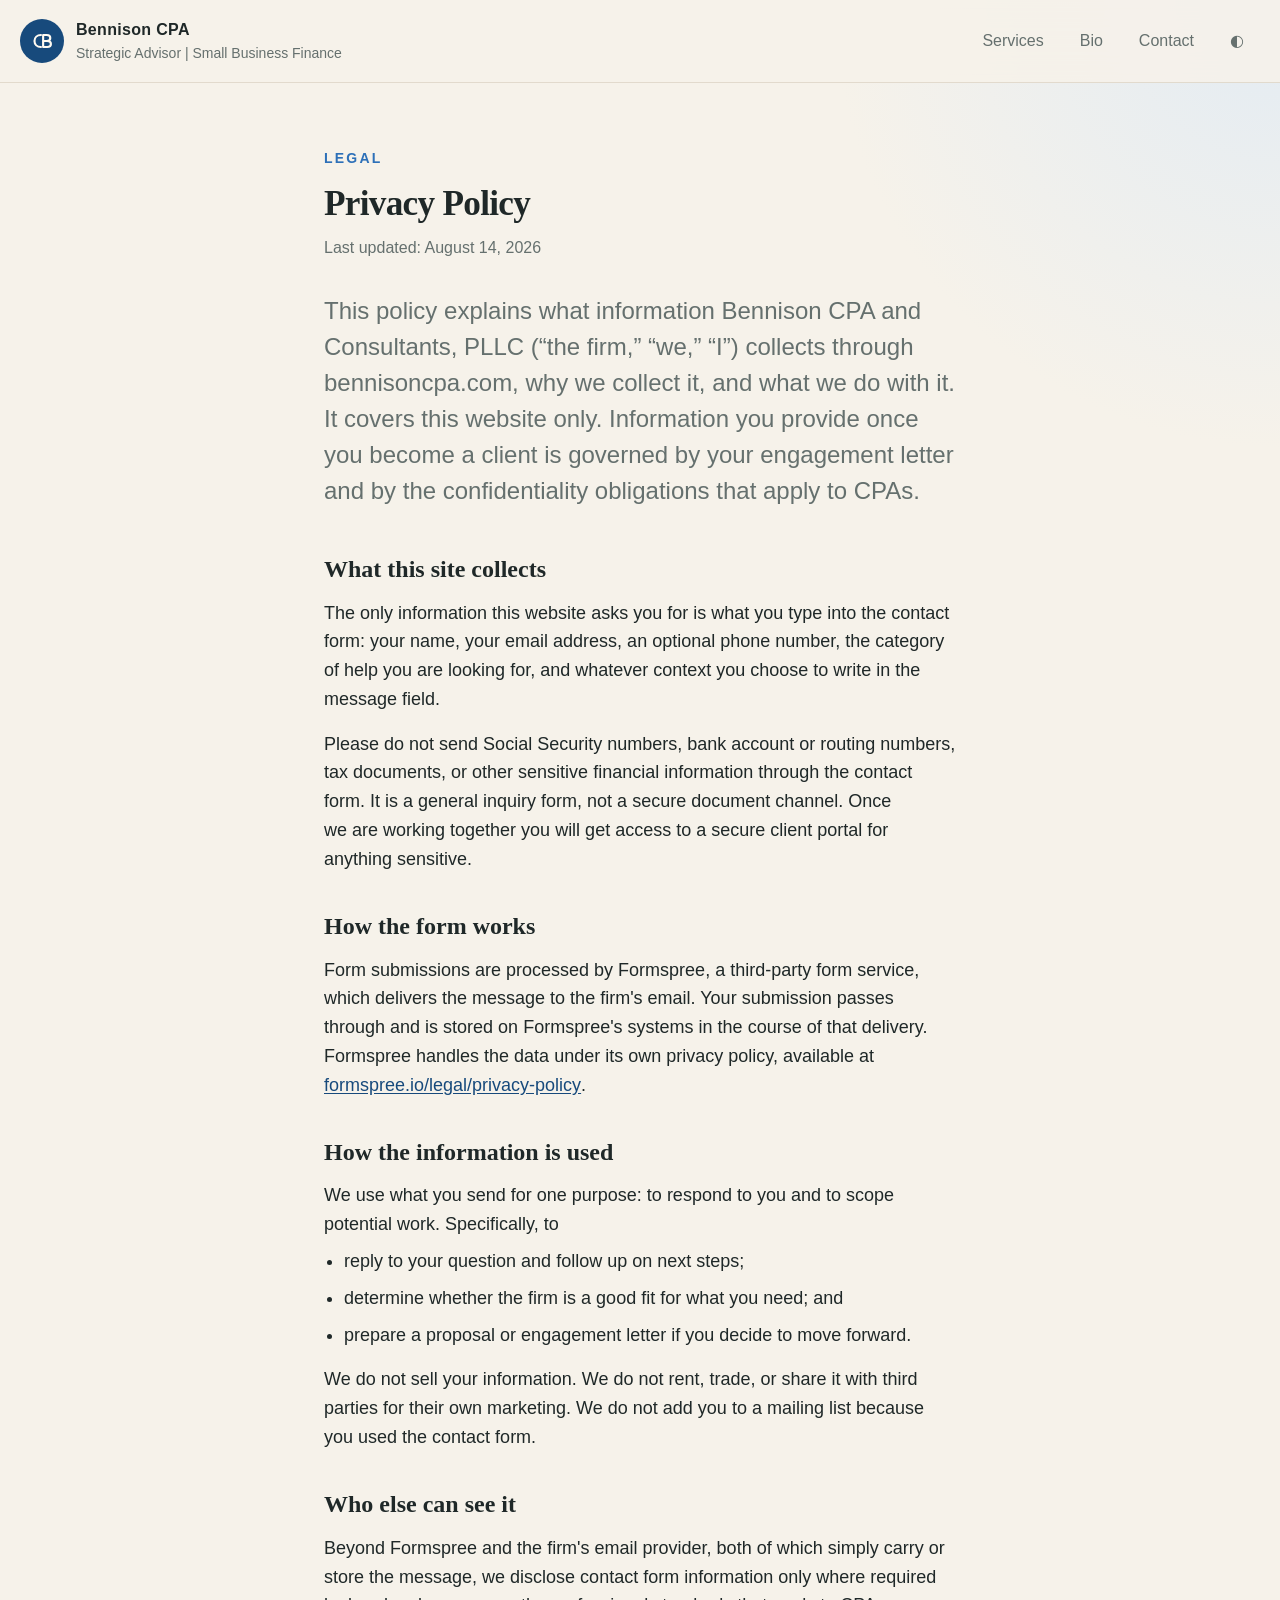
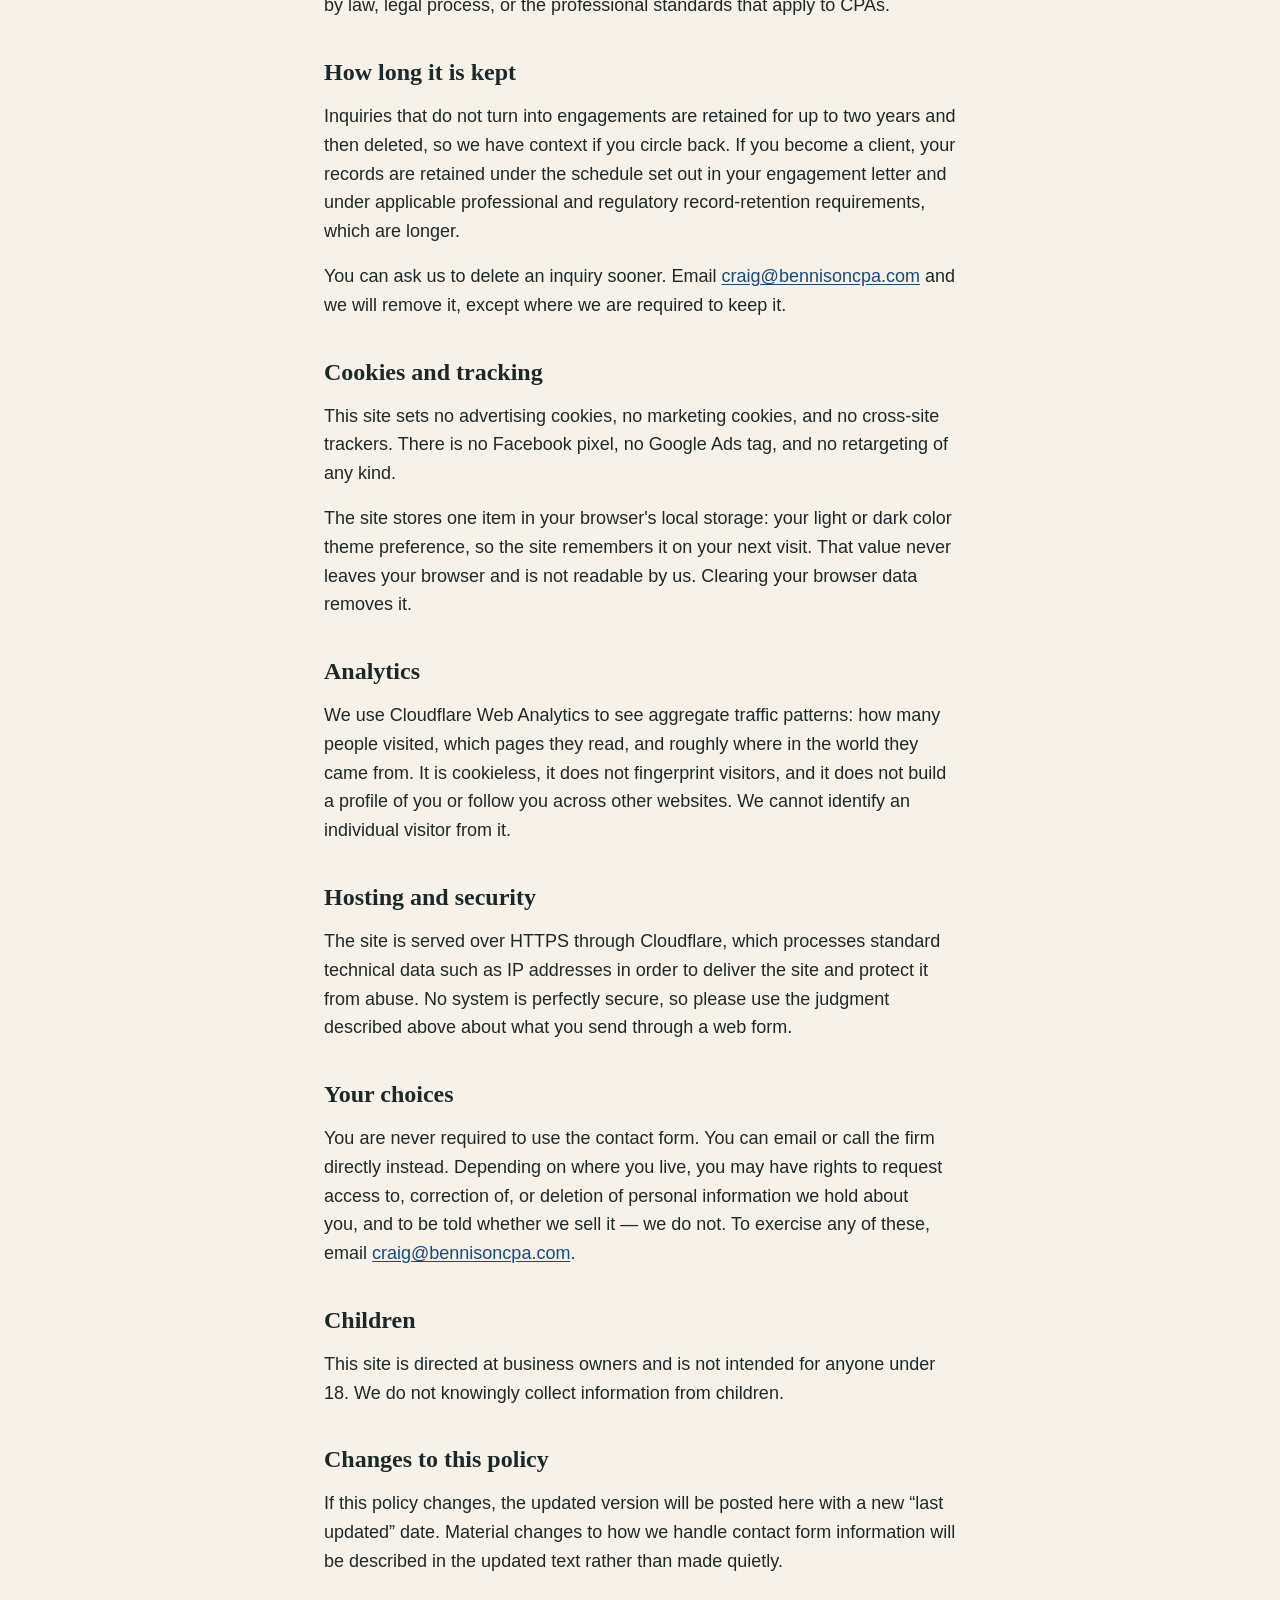
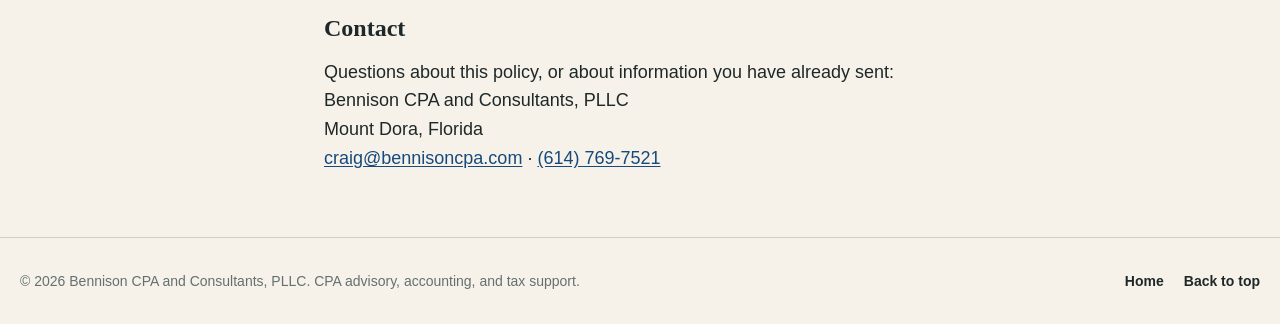
==== privacy.html @ 18fb21af "Fix privacy page spacing, readability, and missing mobile navigation - The intro paragraph ran flush" ====
<!doctype html>
<html lang="en">
  <head>
    <meta charset="utf-8" />
    <meta name="viewport" content="width=device-width, initial-scale=1" />
    <title>Privacy Policy | Bennison CPA and Consultants</title>
    <meta
      name="description"
      content="How Bennison CPA and Consultants, PLLC collects, uses, and protects information submitted through bennisoncpa.com."
    />
    <meta name="robots" content="index, follow" />
    <link rel="canonical" href="https://www.bennisoncpa.com/privacy.html" />
    <link rel="icon" href="favicon.svg" type="image/svg+xml" />
    <link rel="apple-touch-icon" href="apple-touch-icon.png" />
    <meta name="theme-color" content="#f6f2ea" media="(prefers-color-scheme: light)" />
    <meta name="theme-color" content="#101615" media="(prefers-color-scheme: dark)" />

    <script>
      (function () {
        try {
          var stored = localStorage.getItem('theme');
          var theme = stored || (window.matchMedia('(prefers-color-scheme: dark)').matches ? 'dark' : 'light');
          document.documentElement.setAttribute('data-theme', theme);
        } catch (e) {
          document.documentElement.setAttribute('data-theme', 'light');
        }
      })();
    </script>

    <link rel="preconnect" href="https://api.fontshare.com" />
    <link rel="preconnect" href="https://cdn.fontshare.com" crossorigin />
    <!-- Fontshare honours only the first f[] param, so one request per family. -->
    <link rel="stylesheet" href="https://api.fontshare.com/v2/css?f[]=satoshi@400,500,700&display=swap" />
    <link rel="stylesheet" href="https://api.fontshare.com/v2/css?f[]=zodiak@400,700&display=swap" />
    <link rel="stylesheet" href="styles.css" />
  </head>
  <body>
    <a class="skip-link" href="#main">Skip to content</a>
    <header class="site-header">
      <nav class="nav" aria-label="Primary navigation">
        <a class="brand" href="index.html" aria-label="Bennison CPA home">
          <svg class="brand-mark" viewBox="0 0 48 48" aria-hidden="true">
            <path class="mark-c" d="M22.5 15.5c-5.4 0-9.1 3.7-9.1 8.5s3.7 8.5 9.1 8.5" />
            <path class="mark-b" d="M25.6 15.5v17M25.6 15.5h5.1c3.1 0 5 1.7 5 4.2s-1.9 4.3-5 4.3h-5.1M25.6 24h5.8c3.2 0 5.2 1.7 5.2 4.2s-2 4.3-5.2 4.3h-5.8" />
          </svg>
          <span>
            <strong>Bennison CPA</strong>
            <small>Strategic Advisor | Small Business Finance</small>
          </span>
        </a>
        <button class="nav-toggle" type="button" aria-expanded="false" aria-controls="nav-links" data-nav-toggle>
          <span class="sr-only">Toggle menu</span>
          <span></span><span></span><span></span>
        </button>
        <div class="nav-links" id="nav-links" data-nav-links>
          <a href="index.html#services">Services</a>
          <a href="index.html#about">Bio</a>
          <a href="index.html#contact">Contact</a>
          <button class="theme-toggle" type="button" data-theme-toggle aria-label="Switch color theme">
            <span aria-hidden="true">◐</span>
          </button>
        </div>
      </nav>
    </header>

    <main id="main">
      <div class="page-header">
        <p class="eyebrow">Legal</p>
        <h1>Privacy Policy</h1>
        <p class="page-meta">Last updated: August 14, 2026</p>
      </div>

      <!--
        NOTE (Craig): this is an accurate description of what the site actually does
        today, but it is not legal advice. Worth 20 minutes with an attorney before
        you rely on it — especially the retention and confidentiality language, given
        you are a licensed CPA in two states.
      -->
      <article class="prose">
        <p>
          This policy explains what information Bennison CPA and Consultants, PLLC (“the firm,”
          “we,” “I”) collects through bennisoncpa.com, why we collect it, and what we do with it.
          It covers this website only. Information you provide once you become a client is governed
          by your engagement letter and by the confidentiality obligations that apply to CPAs.
        </p>

        <h2>What this site collects</h2>
        <p>
          The only information this website asks you for is what you type into the contact form:
          your name, your email address, an optional phone number, the category of help you are
          looking for, and whatever context you choose to write in the message field.
        </p>
        <p>
          Please do not send Social Security numbers, bank account or routing numbers, tax
          documents, or other sensitive financial information through the contact form. It is a
          general inquiry form, not a secure document channel. Once we are working together you
          will get access to a secure client portal for anything sensitive.
        </p>

        <h2>How the form works</h2>
        <p>
          Form submissions are processed by Formspree, a third-party form service, which delivers
          the message to the firm's email. Your submission passes through and is stored on
          Formspree's systems in the course of that delivery. Formspree handles the data under its
          own privacy policy, available at
          <a href="https://formspree.io/legal/privacy-policy/" target="_blank" rel="noopener">formspree.io/legal/privacy-policy</a>.
        </p>

        <h2>How the information is used</h2>
        <p>We use what you send for one purpose: to respond to you and to scope potential work. Specifically, to</p>
        <ul>
          <li>reply to your question and follow up on next steps;</li>
          <li>determine whether the firm is a good fit for what you need; and</li>
          <li>prepare a proposal or engagement letter if you decide to move forward.</li>
        </ul>
        <p>
          We do not sell your information. We do not rent, trade, or share it with third parties for
          their own marketing. We do not add you to a mailing list because you used the contact form.
        </p>

        <h2>Who else can see it</h2>
        <p>
          Beyond Formspree and the firm's email provider, both of which simply carry or store the
          message, we disclose contact form information only where required by law, legal process,
          or the professional standards that apply to CPAs.
        </p>

        <h2>How long it is kept</h2>
        <p>
          Inquiries that do not turn into engagements are retained for up to two years and then
          deleted, so we have context if you circle back. If you become a client, your records are
          retained under the schedule set out in your engagement letter and under applicable
          professional and regulatory record-retention requirements, which are longer.
        </p>
        <p>
          You can ask us to delete an inquiry sooner. Email
          <a href="mailto:craig@bennisoncpa.com">craig@bennisoncpa.com</a> and we will remove it,
          except where we are required to keep it.
        </p>

        <h2>Cookies and tracking</h2>
        <p>
          This site sets no advertising cookies, no marketing cookies, and no cross-site trackers.
          There is no Facebook pixel, no Google Ads tag, and no retargeting of any kind.
        </p>
        <p>
          The site stores one item in your browser's local storage: your light or dark color theme
          preference, so the site remembers it on your next visit. That value never leaves your
          browser and is not readable by us. Clearing your browser data removes it.
        </p>

        <!--
          DELETE THIS SECTION if you decide not to turn on Cloudflare Web Analytics.
          Leave it in if you do — it accurately describes how that product works.
        -->
        <h2>Analytics</h2>
        <p>
          We use Cloudflare Web Analytics to see aggregate traffic patterns: how many people visited,
          which pages they read, and roughly where in the world they came from. It is cookieless,
          it does not fingerprint visitors, and it does not build a profile of you or follow you
          across other websites. We cannot identify an individual visitor from it.
        </p>

        <h2>Hosting and security</h2>
        <p>
          The site is served over HTTPS through Cloudflare, which processes standard technical data
          such as IP addresses in order to deliver the site and protect it from abuse. No system is
          perfectly secure, so please use the judgment described above about what you send through
          a web form.
        </p>

        <h2>Your choices</h2>
        <p>
          You are never required to use the contact form. You can email or call the firm directly
          instead. Depending on where you live, you may have rights to request access to, correction
          of, or deletion of personal information we hold about you, and to be told whether we sell
          it — we do not. To exercise any of these, email
          <a href="mailto:craig@bennisoncpa.com">craig@bennisoncpa.com</a>.
        </p>

        <h2>Children</h2>
        <p>
          This site is directed at business owners and is not intended for anyone under 18. We do not
          knowingly collect information from children.
        </p>

        <h2>Changes to this policy</h2>
        <p>
          If this policy changes, the updated version will be posted here with a new “last updated”
          date. Material changes to how we handle contact form information will be described in the
          updated text rather than made quietly.
        </p>

        <h2>Contact</h2>
        <p>
          Questions about this policy, or about information you have already sent:<br />
          Bennison CPA and Consultants, PLLC<br />
          Mount Dora, Florida<br />
          <a href="mailto:craig@bennisoncpa.com">craig@bennisoncpa.com</a> ·
          <a href="tel:+16147697521">(614) 769-7521</a>
        </p>
      </article>
    </main>

    <footer class="site-footer">
      <p>© <span data-year></span> Bennison CPA and Consultants, PLLC. CPA advisory, accounting, and tax support.</p>
      <nav class="footer-links" aria-label="Footer">
        <a href="index.html">Home</a>
        <a href="#main">Back to top</a>
      </nav>
    </footer>

    <script src="script.js" defer></script>
  </body>
</html>
---- styles.css ----
:root,
[data-theme='light'] {
  --font-display: 'Zodiak', Georgia, serif;
  --font-body: 'Satoshi', 'Inter', sans-serif;
  --text-xs: clamp(0.75rem, 0.7rem + 0.25vw, 0.875rem);
  --text-sm: clamp(0.875rem, 0.8rem + 0.35vw, 1rem);
  --text-base: clamp(1rem, 0.95rem + 0.25vw, 1.125rem);
  --text-lg: clamp(1.125rem, 1rem + 0.75vw, 1.5rem);
  --text-xl: clamp(1.5rem, 1.2rem + 1.25vw, 2.25rem);
  --text-2xl: clamp(2.35rem, 1.5rem + 3.8vw, 5.75rem);
  --space-1: 0.25rem;
  --space-2: 0.5rem;
  --space-3: 0.75rem;
  --space-4: 1rem;
  --space-5: 1.25rem;
  --space-6: 1.5rem;
  --space-8: 2rem;
  --space-10: 2.5rem;
  --space-12: 3rem;
  --space-16: 4rem;
  --space-20: 5rem;
  --space-24: 6rem;
  --color-bg: #f6f2ea;
  --color-surface: #fffaf1;
  --color-surface-2: #ebe4d7;
  --color-text: #1f2828;
  --color-text-muted: #65706e;
  --color-border: #d8cdbd;
  --color-primary: #174a7c;
  --color-primary-hover: #0f365f;
  --color-accent: #2d70b8;
  --color-accent-soft: #dbe9f7;
  --color-error: #8f263f;
  --color-success: #1f6b45;
  --color-text-subtle: #5a6462;
  --shadow-sm: 0 1px 2px oklch(0.25 0.02 80 / 0.08);
  --shadow-md: 0 16px 48px oklch(0.22 0.03 80 / 0.12);
  --radius-sm: 0.45rem;
  --radius-md: 0.8rem;
  --radius-lg: 1.2rem;
  --radius-xl: 1.8rem;
  --transition-interactive: 180ms cubic-bezier(0.16, 1, 0.3, 1);
}

[data-theme='dark'] {
  --color-bg: #101615;
  --color-surface: #17201f;
  --color-surface-2: #21302e;
  --color-text: #eee8dd;
  --color-text-muted: #a6b1ad;
  --color-border: #344642;
  --color-primary: #8fc7ff;
  --color-primary-hover: #bddfff;
  --color-accent: #67a8f0;
  --color-accent-soft: #1c3148;
  --color-error: #ed86a1;
  --color-success: #7fd6a8;
  --color-text-subtle: #b3beb9;
  --shadow-sm: 0 1px 2px oklch(0 0 0 / 0.24);
  --shadow-md: 0 16px 48px oklch(0 0 0 / 0.34);
}

*,
*::before,
*::after {
  box-sizing: border-box;
  margin: 0;
  padding: 0;
}

html {
  text-size-adjust: none;
  -webkit-font-smoothing: antialiased;
  -moz-osx-font-smoothing: grayscale;
  scroll-behavior: smooth;
  scroll-padding-top: var(--space-20);
}

body {
  min-height: 100dvh;
  background:
    radial-gradient(circle at top right, color-mix(in oklab, var(--color-accent-soft), transparent 30%), transparent 28rem),
    var(--color-bg);
  color: var(--color-text);
  font-family: var(--font-body);
  font-size: var(--text-base);
  line-height: 1.6;
}

img,
svg {
  display: block;
  max-width: 100%;
}

a {
  color: inherit;
  text-decoration: none;
}

button,
input,
select,
textarea {
  color: inherit;
  font: inherit;
}

button {
  border: 0;
  cursor: pointer;
}

p,
li {
  max-width: 72ch;
  text-wrap: pretty;
}

h1,
h2,
h3 {
  color: var(--color-text);
  font-weight: 600;
  line-height: 1.08;
  text-wrap: balance;
}

/* Zodiak publishes 400 and 700 (not 500/600), so name 700 explicitly rather
   than letting the browser synthesise a weight that was never downloaded. */
h1,
h2 {
  font-family: var(--font-display);
  font-weight: 700;
}

:focus-visible {
  border-radius: var(--radius-sm);
  outline: 2px solid var(--color-primary);
  outline-offset: 3px;
}

::selection {
  background: color-mix(in oklab, var(--color-primary), transparent 76%);
}

.skip-link {
  background: var(--color-primary);
  color: var(--color-bg);
  left: var(--space-4);
  padding: var(--space-3) var(--space-4);
  position: absolute;
  top: var(--space-3);
  transform: translateY(-160%);
  z-index: 100;
}

.skip-link:focus {
  transform: translateY(0);
}

.sr-only {
  border: 0;
  clip: rect(0, 0, 0, 0);
  height: 1px;
  margin: -1px;
  overflow: hidden;
  padding: 0;
  position: absolute;
  white-space: nowrap;
  width: 1px;
}

.site-header {
  backdrop-filter: blur(18px);
  background: color-mix(in oklab, var(--color-bg), transparent 12%);
  border-bottom: 1px solid color-mix(in oklab, var(--color-border), transparent 35%);
  position: sticky;
  top: 0;
  z-index: 20;
}

.nav {
  align-items: center;
  display: flex;
  gap: var(--space-4);
  justify-content: space-between;
  margin: 0 auto;
  max-width: 1440px;
  padding: var(--space-4) var(--space-5);
}

.brand {
  align-items: center;
  display: inline-flex;
  gap: var(--space-3);
  min-height: 44px;
}

.brand-mark {
  background: var(--color-primary);
  border-radius: 50%;
  color: var(--color-surface);
  flex: 0 0 44px;
  height: 44px;
  padding: 5px;
  width: 44px;
}

.brand-mark .mark-c,
.brand-mark .mark-b {
  fill: none;
  stroke: currentColor;
  stroke-linecap: round;
  stroke-linejoin: round;
  stroke-width: 3;
}

.brand strong,
.brand small {
  display: block;
}

.brand strong {
  font-size: var(--text-sm);
  letter-spacing: 0.02em;
}

.brand small {
  color: var(--color-text-muted);
  font-size: var(--text-xs);
}

.nav-links {
  align-items: center;
  display: flex;
  gap: var(--space-1);
}

/* :not(.button) matters — without it this rule outranks .button-primary and
   paints the Client Portal CTA muted grey on navy (1.78:1). */
.nav-links a:not(.button),
.theme-toggle {
  border-radius: var(--radius-md);
  color: var(--color-text-muted);
  display: inline-flex;
  font-size: var(--text-sm);
  min-height: 44px;
  padding: var(--space-3) var(--space-4);
}

.nav-links a:not(.button):hover,
.theme-toggle:hover {
  background: color-mix(in oklab, var(--color-surface-2), transparent 45%);
  color: var(--color-text);
}

.theme-toggle {
  align-items: center;
  background: transparent;
}

.nav-toggle {
  background: transparent;
  display: none;
  flex-direction: column;
  gap: 5px;
  justify-content: center;
  min-height: 44px;
  min-width: 44px;
}

.nav-toggle span:not(.sr-only) {
  background: var(--color-text);
  border-radius: var(--radius-sm);
  height: 2px;
  width: 22px;
}

.hero {
  align-items: center;
  display: grid;
  gap: clamp(var(--space-8), 7vw, var(--space-24));
  /* First column must be able to shrink (minmax(0, …), not minmax(520px, …)),
     otherwise the two columns' minimums exceed the viewport on tablets and the
     whole page scrolls sideways. */
  grid-template-columns: minmax(0, 1fr) minmax(340px, 0.58fr);
  margin: 0 auto;
  max-width: 1440px;
  min-height: min(720px, calc(100dvh - 76px));
  padding: clamp(var(--space-10), 6vw, var(--space-20)) clamp(var(--space-5), 5vw, var(--space-16));
}

.eyebrow {
  color: var(--color-accent);
  font-size: var(--text-xs);
  font-weight: 700;
  letter-spacing: 0.16em;
  margin-bottom: var(--space-4);
  max-width: none;
  text-transform: uppercase;
}

.hero h1 {
  font-size: clamp(2.4rem, 4.6vw, 4.25rem);
  letter-spacing: -0.035em;
  line-height: 1.02;
  max-width: 13ch;
  text-wrap: balance;
}

.hero-lede {
  color: var(--color-text-muted);
  font-size: var(--text-lg);
  margin-top: var(--space-6);
  max-width: 58ch;
}

.hero-actions {
  display: flex;
  flex-wrap: wrap;
  gap: var(--space-3);
  margin-top: var(--space-8);
}

.button {
  align-items: center;
  border-radius: 999px;
  display: inline-flex;
  font-size: var(--text-sm);
  font-weight: 700;
  justify-content: center;
  min-height: 48px;
  padding: var(--space-3) var(--space-6);
  transition:
    background var(--transition-interactive),
    color var(--transition-interactive),
    border-color var(--transition-interactive),
    transform var(--transition-interactive);
}

.button:hover {
  transform: translateY(-1px);
}

.button-primary {
  background: var(--color-primary);
  color: var(--color-surface);
}

.button-primary:hover {
  background: var(--color-primary-hover);
}

.button-secondary {
  border: 1px solid var(--color-border);
  color: var(--color-text);
}

.button-secondary:hover {
  background: var(--color-surface);
}

.hero-card,
.contact-card,
.about-panel {
  background: color-mix(in oklab, var(--color-surface), transparent 3%);
  border: 1px solid color-mix(in oklab, var(--color-border), transparent 25%);
  border-radius: var(--radius-xl);
  box-shadow: var(--shadow-md);
}

.hero-card {
  overflow: hidden;
  padding: var(--space-8);
}

.mini-statement {
  border: 1px solid color-mix(in oklab, var(--color-border), transparent 20%);
  border-radius: var(--radius-lg);
  display: grid;
  gap: var(--space-3);
  margin-bottom: var(--space-8);
  padding: var(--space-4);
}

.mini-statement div {
  align-items: center;
  display: grid;
  grid-template-columns: minmax(0, 1fr) auto;
  gap: var(--space-4);
  justify-content: space-between;
}

.mini-statement div + div {
  border-top: 1px solid color-mix(in oklab, var(--color-border), transparent 35%);
  padding-top: var(--space-3);
}

.mini-statement span {
  color: var(--color-text-muted);
  font-size: var(--text-xs);
  font-weight: 700;
  letter-spacing: 0.1em;
  text-transform: uppercase;
}

.mini-statement strong {
  color: var(--color-primary);
  font-size: var(--text-sm);
  line-height: 1.2;
  text-align: right;
  white-space: nowrap;
}

.card-label {
  color: var(--color-text-muted);
  font-size: var(--text-xs);
  font-weight: 700;
  letter-spacing: 0.12em;
  text-transform: uppercase;
}

.hero-card h2 {
  font-family: var(--font-body);
  font-size: clamp(1.15rem, 1.4vw, 1.35rem);
  line-height: 1.12;
  max-width: 100%;
  margin-top: var(--space-3);
}

.snapshot {
  border-top: 1px solid var(--color-border);
  display: grid;
  gap: var(--space-4);
  margin-top: var(--space-8);
  padding-top: var(--space-6);
}

.snapshot div {
  display: grid;
  gap: var(--space-1);
}

.snapshot dt {
  color: var(--color-text-muted);
  font-size: var(--text-xs);
  font-weight: 700;
  letter-spacing: 0.12em;
  text-transform: uppercase;
}

.snapshot dd {
  font-size: var(--text-sm);
}

.trust-strip {
  border-block: 1px solid var(--color-border);
  display: grid;
  gap: var(--space-5);
  grid-template-columns: repeat(3, 1fr);
  margin: 0 auto;
  max-width: 1440px;
  padding: var(--space-8) var(--space-5);
}

.trust-strip p {
  color: var(--color-text-muted);
  font-size: var(--text-sm);
}

.trust-strip strong {
  color: var(--color-text);
}

.section {
  margin: 0 auto;
  max-width: 1440px;
  padding: var(--space-12) clamp(var(--space-5), 5vw, var(--space-16));
}

.section-intro {
  display: grid;
  gap: var(--space-4);
  grid-template-columns: 0.8fr 1.2fr;
  margin-bottom: var(--space-10);
}

.section-intro.compact {
  grid-template-columns: 1fr;
  max-width: 680px;
}

.section-intro h2,
.about-panel h2,
.contact-copy h2 {
  font-size: var(--text-xl);
  letter-spacing: -0.02em;
}

/* NOTE: "white-space: nowrap" used to live here. It forced a 420px unbreakable
   heading that overflowed its column between 560px and 860px. Let it wrap. */

.section-intro p:not(.eyebrow) {
  color: var(--color-text-muted);
}

.services .section-intro,
.industries .section-intro,
.process .section-intro,
.faqs .section-intro {
  grid-template-columns: 1fr;
  max-width: 860px;
}

.service-layout {
  display: grid;
  gap: var(--space-4);
  grid-template-columns: repeat(2, minmax(0, 1fr));
}

.industry-grid {
  display: grid;
  gap: var(--space-4);
  grid-template-columns: repeat(3, 1fr);
}

.industry-card {
  background: color-mix(in oklab, var(--color-surface), transparent 12%);
  border: 1px solid color-mix(in oklab, var(--color-border), transparent 35%);
  border-radius: var(--radius-lg);
  min-height: 250px;
  padding: var(--space-6);
}

.industry-card h3 {
  font-size: var(--text-lg);
  margin-bottom: var(--space-3);
}

.industry-card p {
  color: var(--color-text-muted);
}

.service-card {
  background: color-mix(in oklab, var(--color-surface), transparent 6%);
  border: 1px solid color-mix(in oklab, var(--color-border), transparent 25%);
  border-radius: var(--radius-lg);
  min-height: 250px;
  padding: var(--space-6);
}

.service-number {
  color: var(--color-accent);
  display: inline-block;
  font-size: var(--text-xs);
  font-weight: 700;
  letter-spacing: 0.14em;
  margin-bottom: var(--space-6);
}

.service-card h3,
.steps h3 {
  font-size: var(--text-lg);
  margin-bottom: var(--space-3);
}

.service-card p,
.steps p,
.faq-list p,
.about-copy p,
.contact-copy p {
  color: var(--color-text-muted);
}

.about-panel {
  display: grid;
  gap: var(--space-10);
  grid-template-columns: minmax(420px, 0.9fr) minmax(0, 1.1fr);
  padding: clamp(var(--space-8), 6vw, var(--space-16));
}

.about-heading {
  display: grid;
  gap: var(--space-6);
  align-content: start;
}

.bio-photo {
  aspect-ratio: 4 / 5;
  border: 1px solid color-mix(in oklab, var(--color-border), transparent 25%);
  border-radius: var(--radius-lg);
  box-shadow: var(--shadow-sm);
  max-width: 340px;
  overflow: hidden;
}

.bio-photo img {
  height: 100%;
  object-fit: cover;
  object-position: center top;
  width: 100%;
}

.about-copy {
  align-content: start;
  display: grid;
  gap: var(--space-3);
  padding-top: clamp(6.5rem, 8vw, 8.25rem);
}

.steps {
  display: grid;
  gap: var(--space-4);
  grid-template-columns: repeat(3, 1fr);
}

.steps li {
  background: transparent;
  border-top: 1px solid var(--color-border);
  list-style: none;
  padding-top: var(--space-5);
}

.steps span {
  align-items: center;
  background: var(--color-accent-soft);
  border-radius: 50%;
  color: var(--color-accent);
  display: inline-flex;
  font-size: var(--text-sm);
  font-weight: 700;
  height: 38px;
  justify-content: center;
  margin-bottom: var(--space-5);
  width: 38px;
}

.faq-list {
  display: grid;
  gap: var(--space-3);
}

details {
  background: color-mix(in oklab, var(--color-surface), transparent 12%);
  border: 1px solid color-mix(in oklab, var(--color-border), transparent 35%);
  border-radius: var(--radius-md);
  padding: var(--space-5);
}

summary {
  cursor: pointer;
  font-size: var(--text-base);
  font-weight: 700;
}

details p {
  margin-top: var(--space-3);
}

.contact-card {
  display: grid;
  gap: var(--space-10);
  grid-template-columns: 0.85fr 1.15fr;
  padding: clamp(var(--space-8), 6vw, var(--space-16));
}

.contact-copy p {
  margin-top: var(--space-4);
}

.email-link {
  color: var(--color-primary);
  display: inline-flex;
  font-weight: 700;
  margin-top: var(--space-6);
}

.contact-form {
  display: grid;
  gap: var(--space-4);
}

.field {
  display: grid;
  gap: var(--space-2);
}

label {
  font-size: var(--text-sm);
  font-weight: 700;
}

input,
select,
textarea {
  background: var(--color-bg);
  border: 1px solid var(--color-border);
  border-radius: var(--radius-md);
  min-height: 48px;
  padding: var(--space-3) var(--space-4);
  width: 100%;
}

textarea {
  resize: vertical;
}

input:invalid:not(:focus):not(:placeholder-shown),
textarea:invalid:not(:focus):not(:placeholder-shown) {
  border-color: var(--color-error);
}

.form-submit {
  justify-self: start;
  margin-top: var(--space-2);
}

.form-note {
  color: var(--color-text-muted);
  font-size: var(--text-xs);
}

.site-footer {
  align-items: center;
  border-top: 1px solid var(--color-border);
  color: var(--color-text-muted);
  display: flex;
  font-size: var(--text-xs);
  gap: var(--space-4);
  justify-content: space-between;
  margin: 0 auto;
  max-width: 1440px;
  padding: var(--space-8) var(--space-5);
}

.site-footer a {
  color: var(--color-text);
  font-weight: 700;
}

/* Two-column blocks carry column minimums that stop fitting well before the
   860px nav breakpoint, so they collapse earlier than the navigation does. */
@media (max-width: 1023px) {
  .hero,
  .section-intro,
  .about-panel,
  .contact-card {
    grid-template-columns: 1fr;
  }

  .hero {
    min-height: auto;
    padding-top: var(--space-16);
  }

  .about-copy {
    padding-top: 0;
  }
}

@media (max-width: 860px) {
  .nav-toggle {
    display: flex;
  }

  .nav-links {
    background: var(--color-surface);
    border: 1px solid var(--color-border);
    border-radius: var(--radius-lg);
    box-shadow: var(--shadow-md);
    display: none;
    flex-direction: column;
    left: var(--space-4);
    padding: var(--space-3);
    position: absolute;
    right: var(--space-4);
    top: calc(100% + var(--space-2));
  }

  .nav-links.is-open {
    display: flex;
  }

  .nav-links a,
  .theme-toggle {
    justify-content: flex-start;
    width: 100%;
  }

  .trust-strip,
  .industry-grid,
  .steps {
    grid-template-columns: 1fr;
  }

  .service-layout {
    grid-template-columns: 1fr;
  }
}

@media (max-width: 560px) {
  .nav {
    padding-inline: var(--space-4);
  }

  .brand small {
    display: none;
  }

  .hero,
  .section {
    padding-inline: var(--space-5);
  }

  .hero-card,
  .contact-card,
  .about-panel,
  .service-card {
    border-radius: var(--radius-lg);
    padding: var(--space-6);
  }

  .bio-photo {
    max-width: 100%;
  }

  .mini-statement {
    padding: var(--space-3);
  }

  .mini-statement div {
    gap: var(--space-2);
  }

  .mini-statement span,
  .mini-statement strong {
    font-size: 0.72rem;
  }

  .hero-actions,
  .button,
  .form-submit {
    width: 100%;
  }

  .site-footer {
    align-items: flex-start;
    flex-direction: column;
  }
}

@media (prefers-reduced-motion: reduce) {
  *,
  *::before,
  *::after {
    animation-duration: 0.01ms !important;
    scroll-behavior: auto !important;
    transition-duration: 0.01ms !important;
  }
}
/* ==========================================================================
   Components
   ========================================================================== */

.nav-cta {
  margin-left: var(--space-3);
}

.muted-copy {
  color: var(--color-text-subtle);
  font-size: 0.95rem;
  line-height: 1.5;
}

.field-optional {
  color: var(--color-text-muted);
  font-weight: 400;
}

/* Bot trap. Must stay in the layout for bots to find it, and stay out of the
   accessibility tree and tab order for everyone else. */
.honeypot {
  height: 0;
  opacity: 0;
  overflow: hidden;
  padding: 0;
  pointer-events: none;
  position: absolute;
  width: 0;
}

.form-status {
  font-size: var(--text-sm);
  font-weight: 500;
}

.form-status:empty {
  display: none;
}

.form-status[data-state='success'] {
  color: var(--color-success);
}

.form-status[data-state='error'] {
  color: var(--color-error);
}

.footer-links {
  display: flex;
  gap: var(--space-5);
}

/* ==========================================================================
   Privacy / content pages
   ========================================================================== */

.page-header {
  margin: 0 auto;
  max-width: 760px;
  padding: var(--space-16) clamp(var(--space-5), 5vw, var(--space-16)) 0;
}

.page-header h1 {
  font-size: var(--text-xl);
  letter-spacing: -0.02em;
}

.page-meta {
  color: var(--color-text-muted);
  font-size: var(--text-sm);
  margin-top: var(--space-3);
}

.prose {
  margin: 0 auto;
  max-width: 760px;
  padding: var(--space-8) clamp(var(--space-5), 5vw, var(--space-16)) var(--space-16);
}

.prose h2 {
  font-size: var(--text-lg);
  margin-top: var(--space-10);
}

/* Body copy, not muted: this is a full page of legal text and it has to be
   comfortable to actually read. Muted grey is for short supporting lines. */
.prose p,
.prose li {
  color: var(--color-text);
  margin-top: var(--space-4);
}

/* Opening summary paragraph, before the first heading. */
.prose > p:first-child {
  color: var(--color-text-muted);
  font-size: var(--text-lg);
  line-height: 1.5;
  margin-top: 0;
  padding-bottom: var(--space-2);
}

.prose ul {
  margin-top: var(--space-2);
  padding-left: var(--space-5);
}

.prose li {
  margin-top: var(--space-2);
}

.prose a {
  color: var(--color-primary);
  font-weight: 500;
  text-decoration: underline;
  text-underline-offset: 2px;
}

@media (max-width: 560px) {
  .hero,
  .section {
    padding-inline: 1.75rem;
  }
}
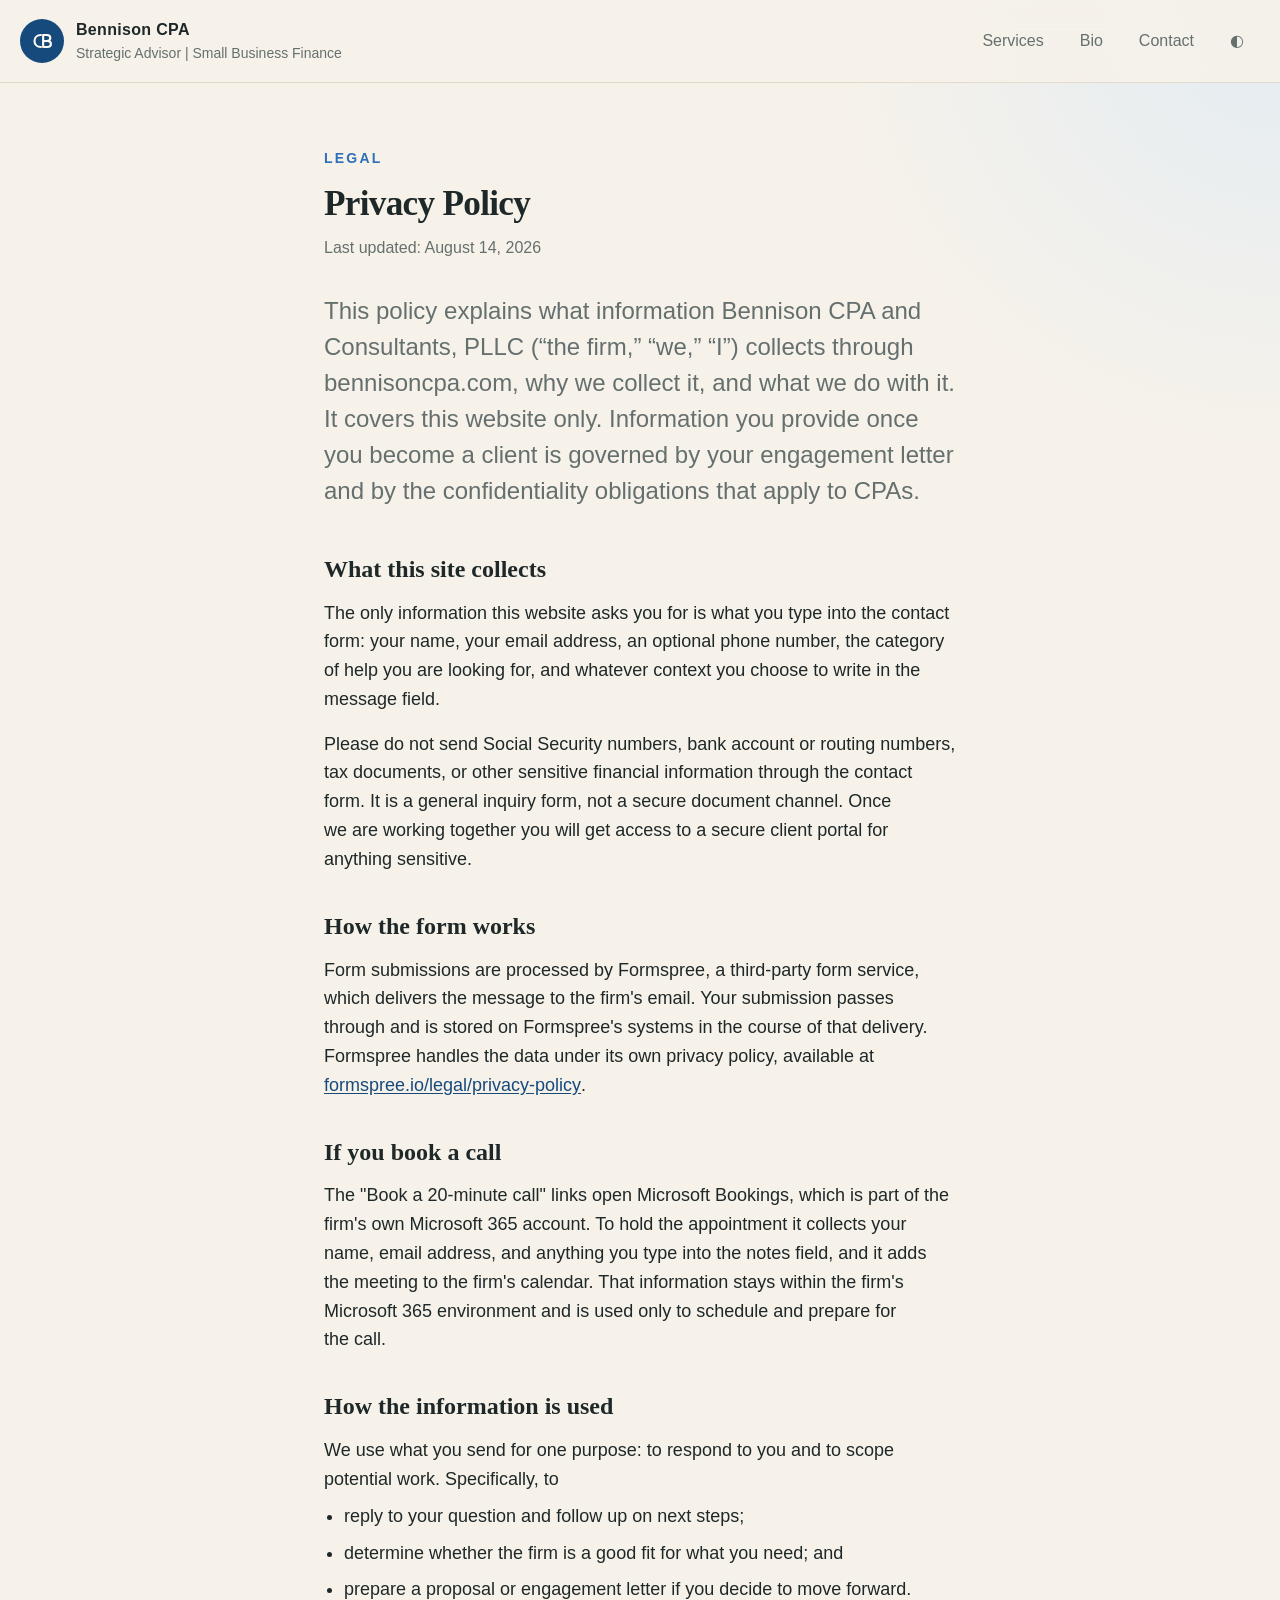
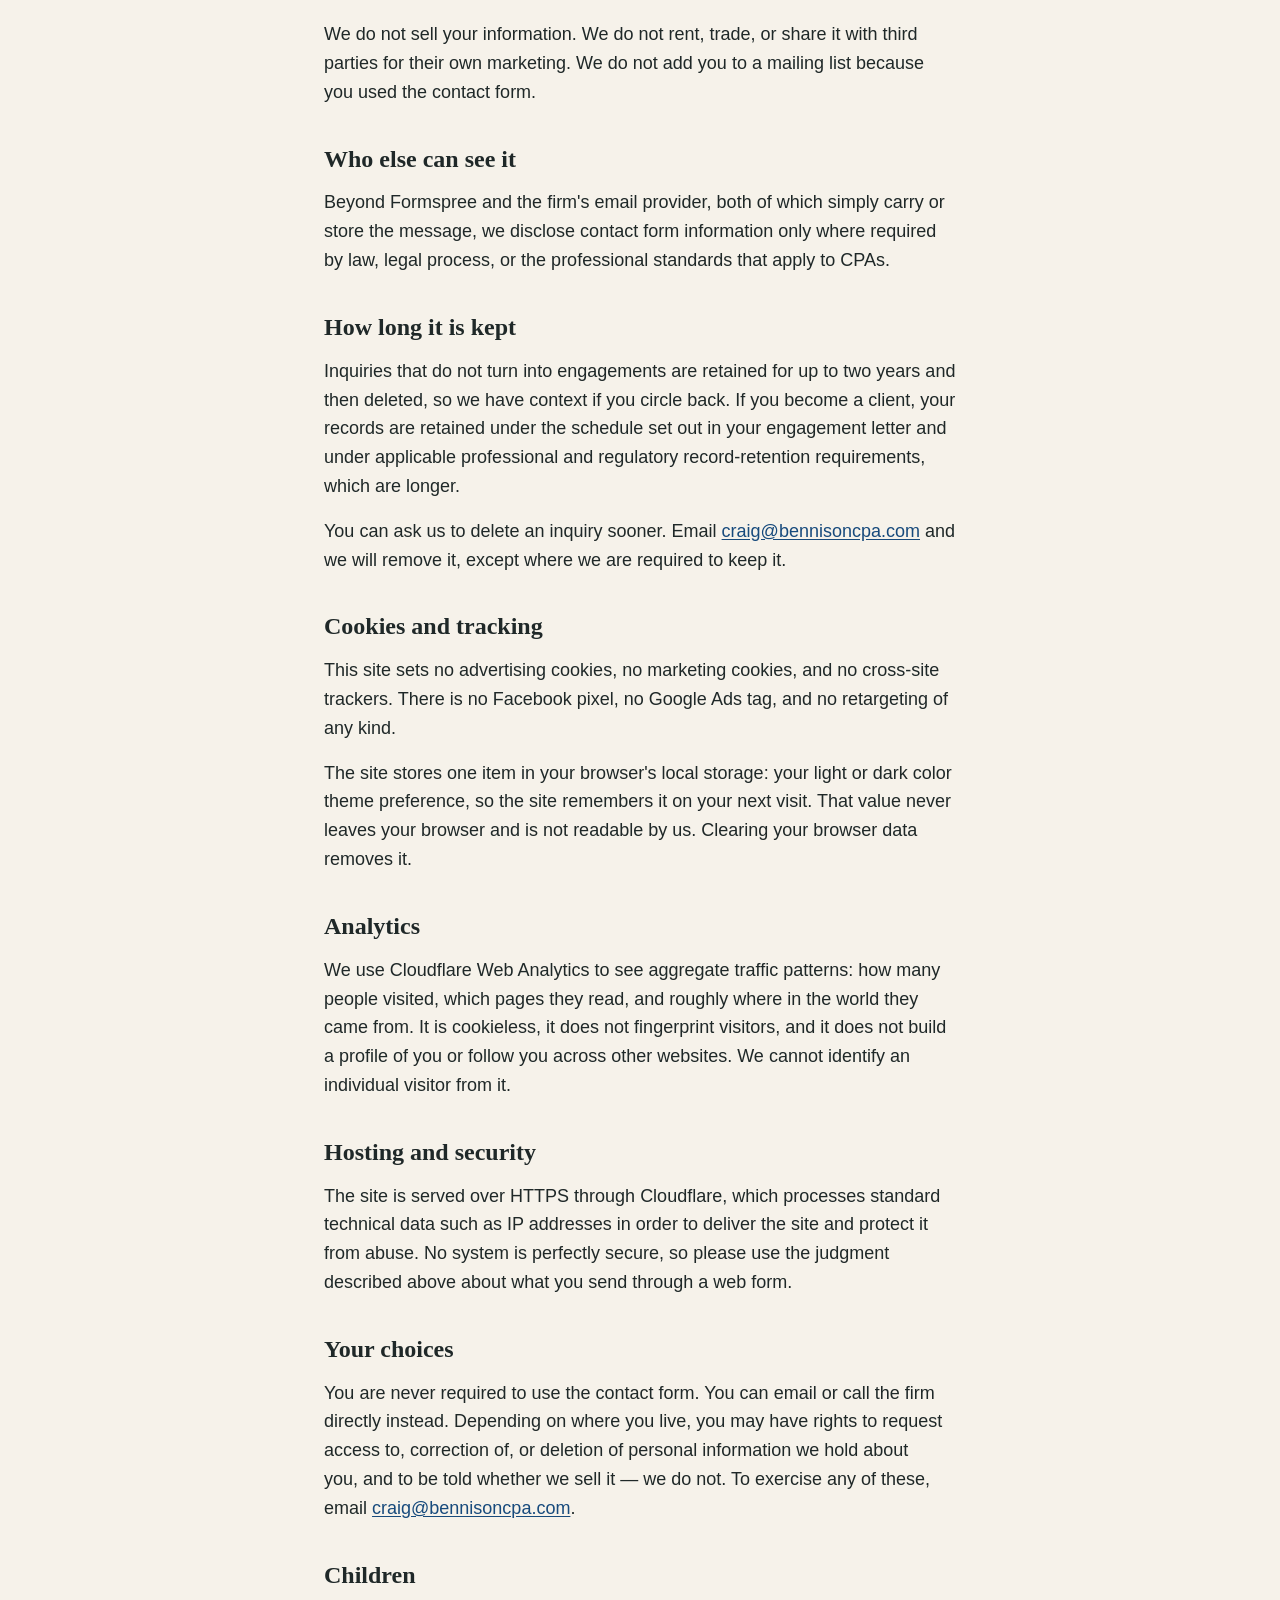
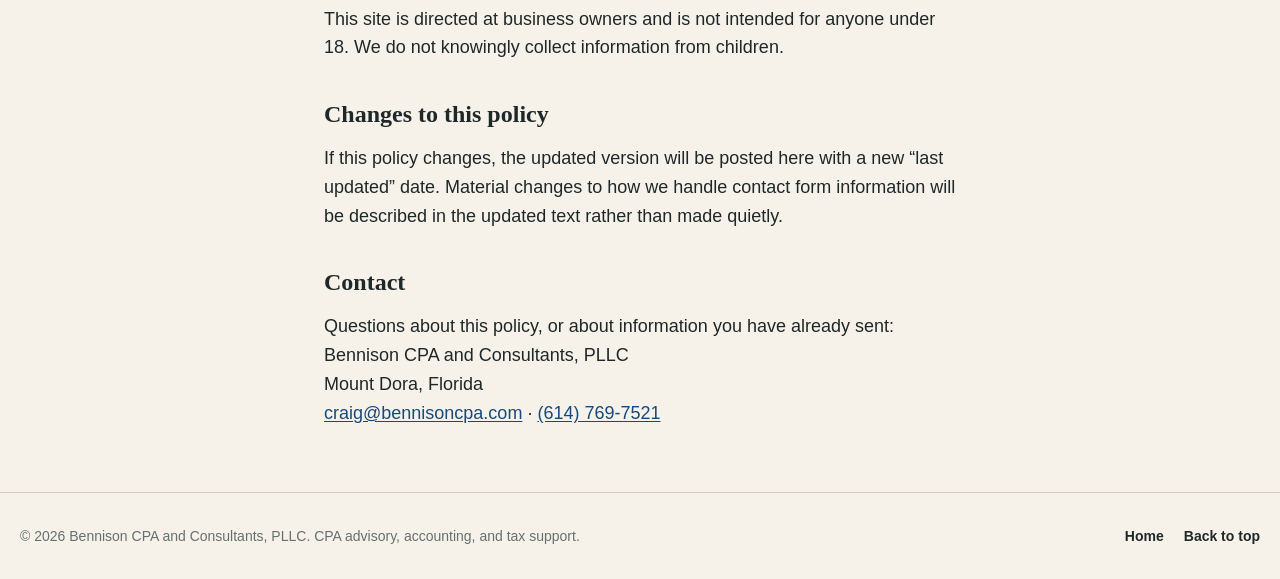
==== commit c6ef6997: "Add Microsoft Bookings CTA to hero, contact section, and schema Verified the booking page renders pu" ====
--- a/privacy.html
+++ b/privacy.html
@@ -9,7 +9,7 @@
       content="How Bennison CPA and Consultants, PLLC collects, uses, and protects information submitted through bennisoncpa.com."
     />
     <meta name="robots" content="index, follow" />
-    <link rel="canonical" href="https://www.bennisoncpa.com/privacy.html" />
+    <link rel="canonical" href="https://www.bennisoncpa.com/privacy" />
     <link rel="icon" href="favicon.svg" type="image/svg+xml" />
     <link rel="apple-touch-icon" href="apple-touch-icon.png" />
     <meta name="theme-color" content="#f6f2ea" media="(prefers-color-scheme: light)" />
@@ -38,7 +38,7 @@
     <a class="skip-link" href="#main">Skip to content</a>
     <header class="site-header">
       <nav class="nav" aria-label="Primary navigation">
-        <a class="brand" href="index.html" aria-label="Bennison CPA home">
+        <a class="brand" href="/" aria-label="Bennison CPA home">
           <svg class="brand-mark" viewBox="0 0 48 48" aria-hidden="true">
             <path class="mark-c" d="M22.5 15.5c-5.4 0-9.1 3.7-9.1 8.5s3.7 8.5 9.1 8.5" />
             <path class="mark-b" d="M25.6 15.5v17M25.6 15.5h5.1c3.1 0 5 1.7 5 4.2s-1.9 4.3-5 4.3h-5.1M25.6 24h5.8c3.2 0 5.2 1.7 5.2 4.2s-2 4.3-5.2 4.3h-5.8" />
@@ -53,9 +53,9 @@
           <span></span><span></span><span></span>
         </button>
         <div class="nav-links" id="nav-links" data-nav-links>
-          <a href="index.html#services">Services</a>
-          <a href="index.html#about">Bio</a>
-          <a href="index.html#contact">Contact</a>
+          <a href="/#services">Services</a>
+          <a href="/#about">Bio</a>
+          <a href="/#contact">Contact</a>
           <button class="theme-toggle" type="button" data-theme-toggle aria-label="Switch color theme">
             <span aria-hidden="true">◐</span>
           </button>
@@ -106,6 +106,15 @@
           <a href="https://formspree.io/legal/privacy-policy/" target="_blank" rel="noopener">formspree.io/legal/privacy-policy</a>.
         </p>
 
+        <h2>If you book a call</h2>
+        <p>
+          The "Book a 20-minute call" links open Microsoft Bookings, which is part of the firm's
+          own Microsoft 365 account. To hold the appointment it collects your name, email address,
+          and anything you type into the notes field, and it adds the meeting to the firm's
+          calendar. That information stays within the firm's Microsoft 365 environment and is used
+          only to schedule and prepare for the call.
+        </p>
+
         <h2>How the information is used</h2>
         <p>We use what you send for one purpose: to respond to you and to scope potential work. Specifically, to</p>
         <ul>
@@ -149,10 +158,6 @@
           browser and is not readable by us. Clearing your browser data removes it.
         </p>
 
-        <!--
-          DELETE THIS SECTION if you decide not to turn on Cloudflare Web Analytics.
-          Leave it in if you do — it accurately describes how that product works.
-        -->
         <h2>Analytics</h2>
         <p>
           We use Cloudflare Web Analytics to see aggregate traffic patterns: how many people visited,
@@ -205,7 +210,7 @@
     <footer class="site-footer">
       <p>© <span data-year></span> Bennison CPA and Consultants, PLLC. CPA advisory, accounting, and tax support.</p>
       <nav class="footer-links" aria-label="Footer">
-        <a href="index.html">Home</a>
+        <a href="/">Home</a>
         <a href="#main">Back to top</a>
       </nav>
     </footer>
--- a/styles.css
+++ b/styles.css
@@ -301,11 +301,16 @@
   text-transform: uppercase;
 }
 
+/* The wrap is controlled by measure and size, NOT by text-wrap: measured across
+   16 viewports, `balance` and `normal` give identical line breaks here (`pretty`
+   is worse). At 13ch the headline needed 5+ lines and orphaned a short second
+   line; 18ch with a 1.65rem floor holds it to 4 lines from 360px to 1800px.
+   Changing either value re-opens the problem, so re-measure if you touch them. */
 .hero h1 {
-  font-size: clamp(2.4rem, 4.6vw, 4.25rem);
+  font-size: clamp(1.65rem, 4.6vw, 4.25rem);
   letter-spacing: -0.035em;
   line-height: 1.02;
-  max-width: 13ch;
+  max-width: 18ch;
   text-wrap: balance;
 }
 
@@ -674,6 +679,16 @@
   display: inline-flex;
   font-weight: 700;
   margin-top: var(--space-6);
+}
+
+.contact-booking {
+  border-top: 1px solid var(--color-border);
+  margin-top: var(--space-8);
+  padding-top: var(--space-6);
+}
+
+.contact-booking p {
+  margin-bottom: var(--space-4);
 }
 
 .contact-form {
@@ -740,8 +755,10 @@
 }
 
 /* Two-column blocks carry column minimums that stop fitting well before the
-   860px nav breakpoint, so they collapse earlier than the navigation does. */
-@media (max-width: 1023px) {
+   860px nav breakpoint, so they collapse earlier than the navigation does.
+   1150 rather than 1024: at ~1024 the split left the hero copy column near
+   495px, which forced the headline back to 5 ragged lines. */
+@media (max-width: 1149px) {
   .hero,
   .section-intro,
   .about-panel,
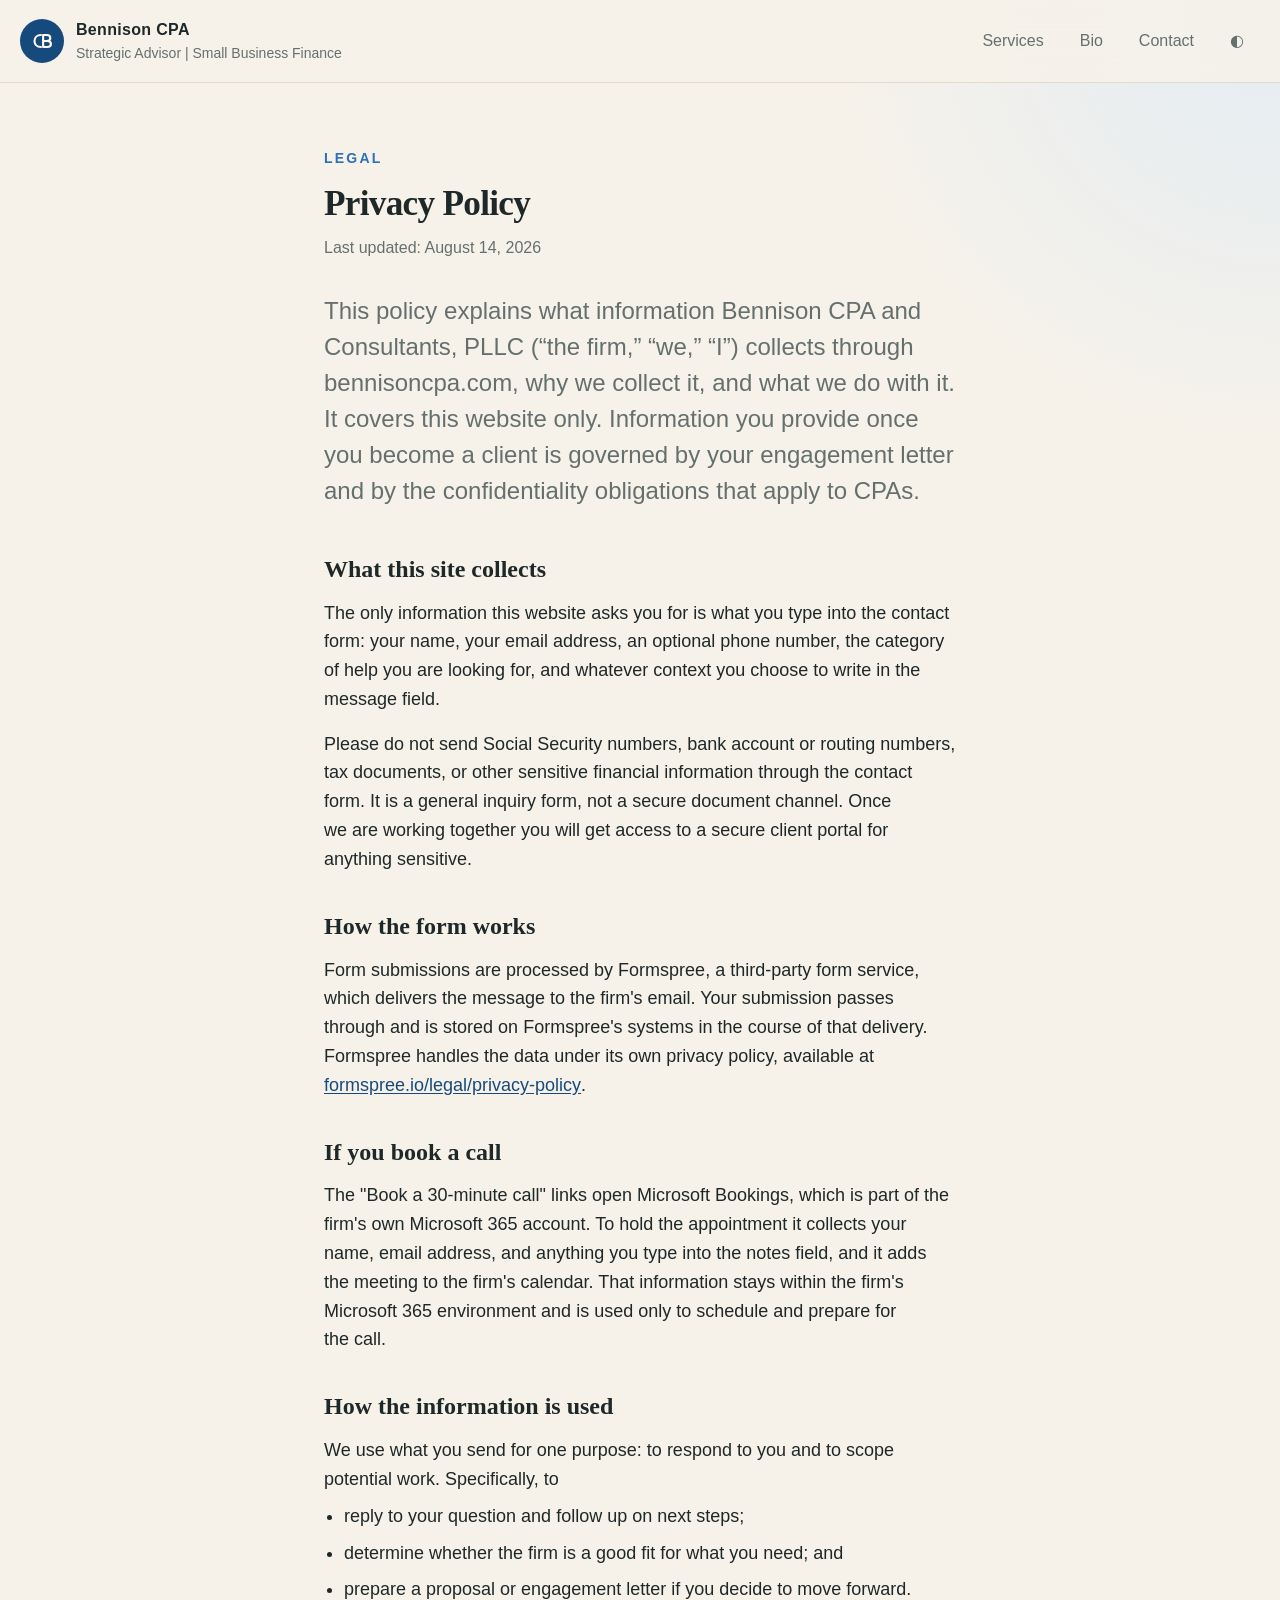
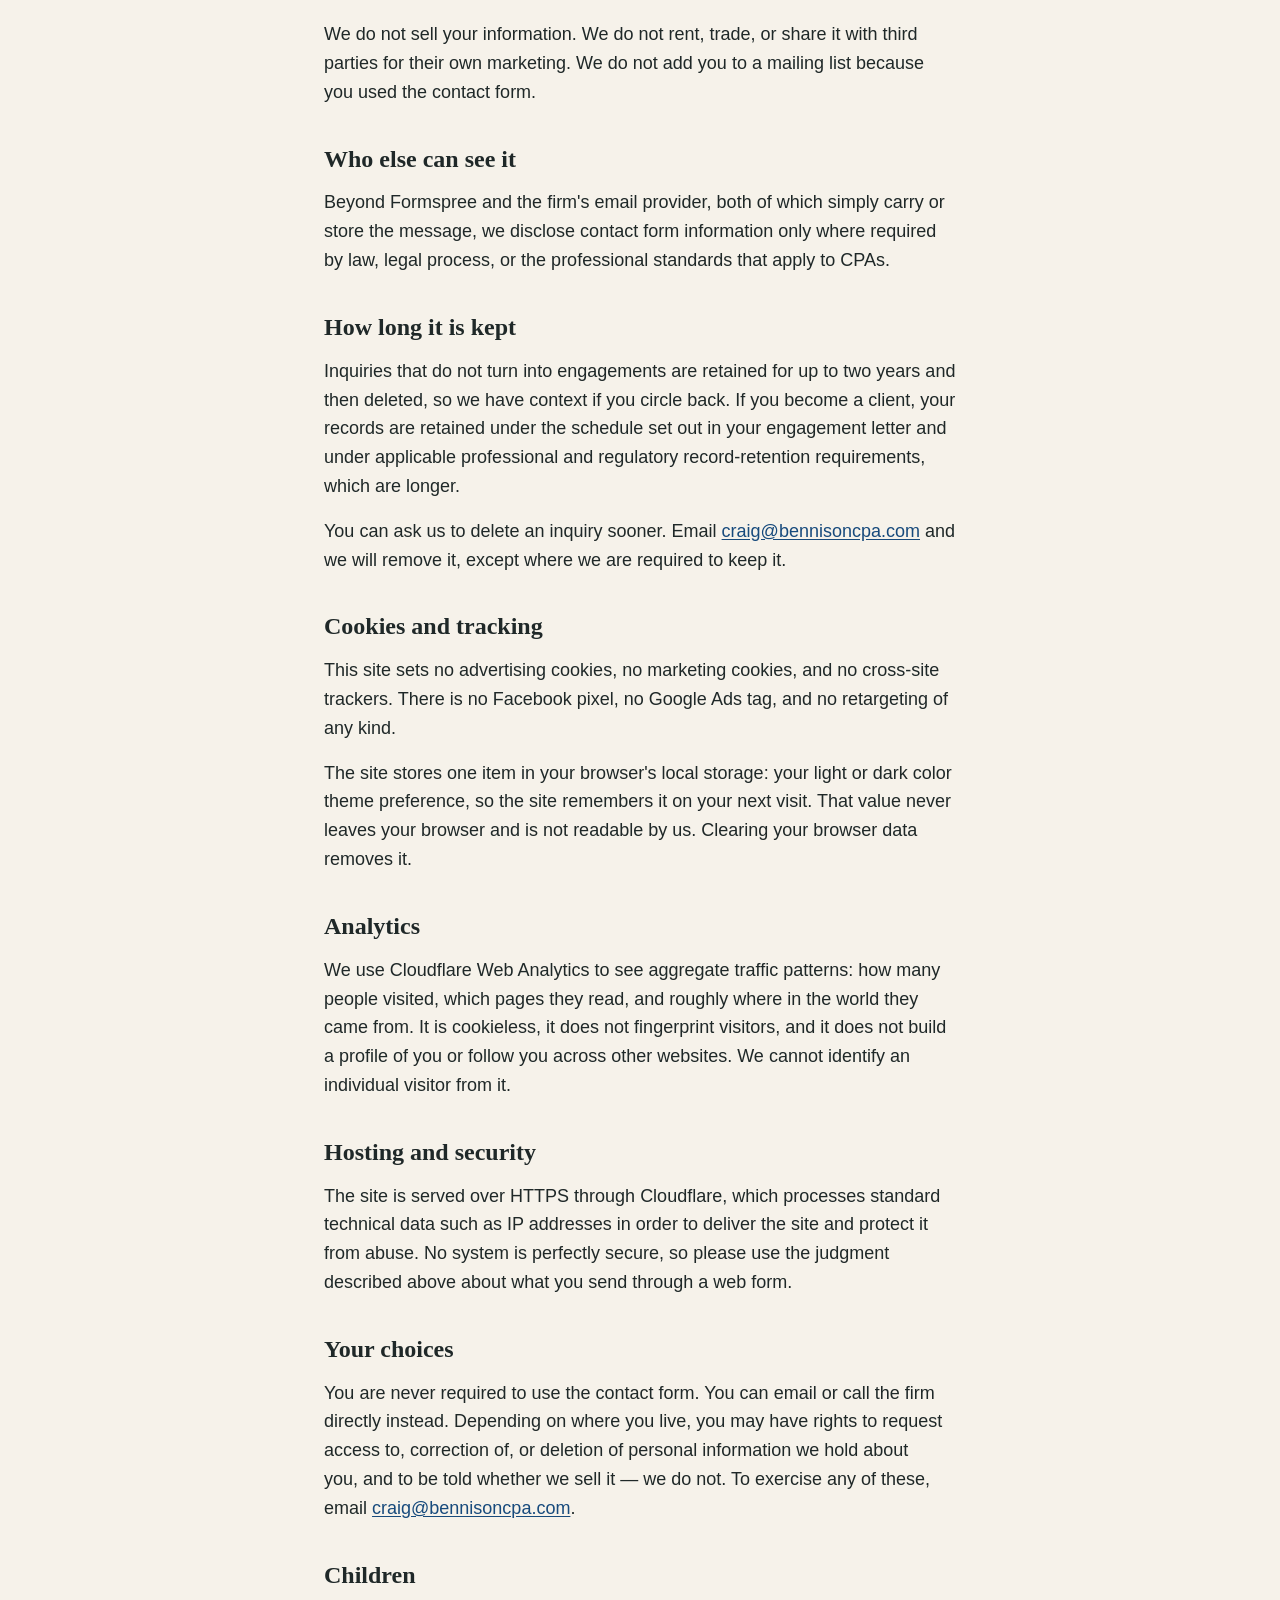
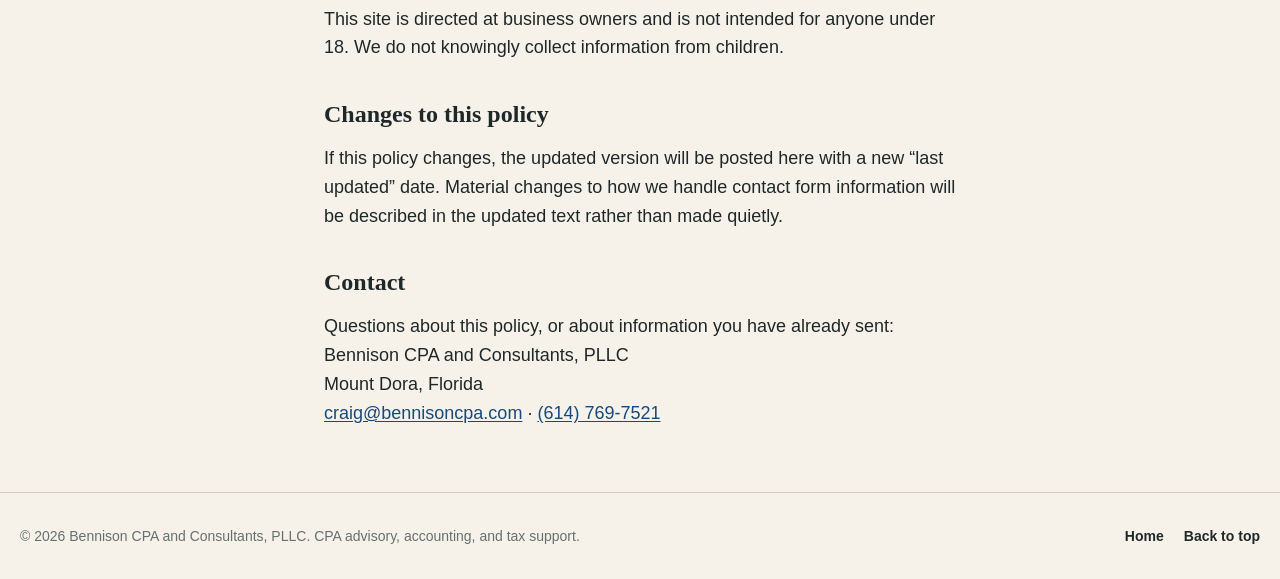
==== commit ddd5aace: "Update booking references: 30 minutes, "Initial Consultation" Confirmed against the live Bookings pa" ====
--- a/privacy.html
+++ b/privacy.html
@@ -108,7 +108,7 @@
 
         <h2>If you book a call</h2>
         <p>
-          The "Book a 20-minute call" links open Microsoft Bookings, which is part of the firm's
+          The "Book a 30-minute call" links open Microsoft Bookings, which is part of the firm's
           own Microsoft 365 account. To hold the appointment it collects your name, email address,
           and anything you type into the notes field, and it adds the meeting to the firm's
           calendar. That information stays within the firm's Microsoft 365 environment and is used
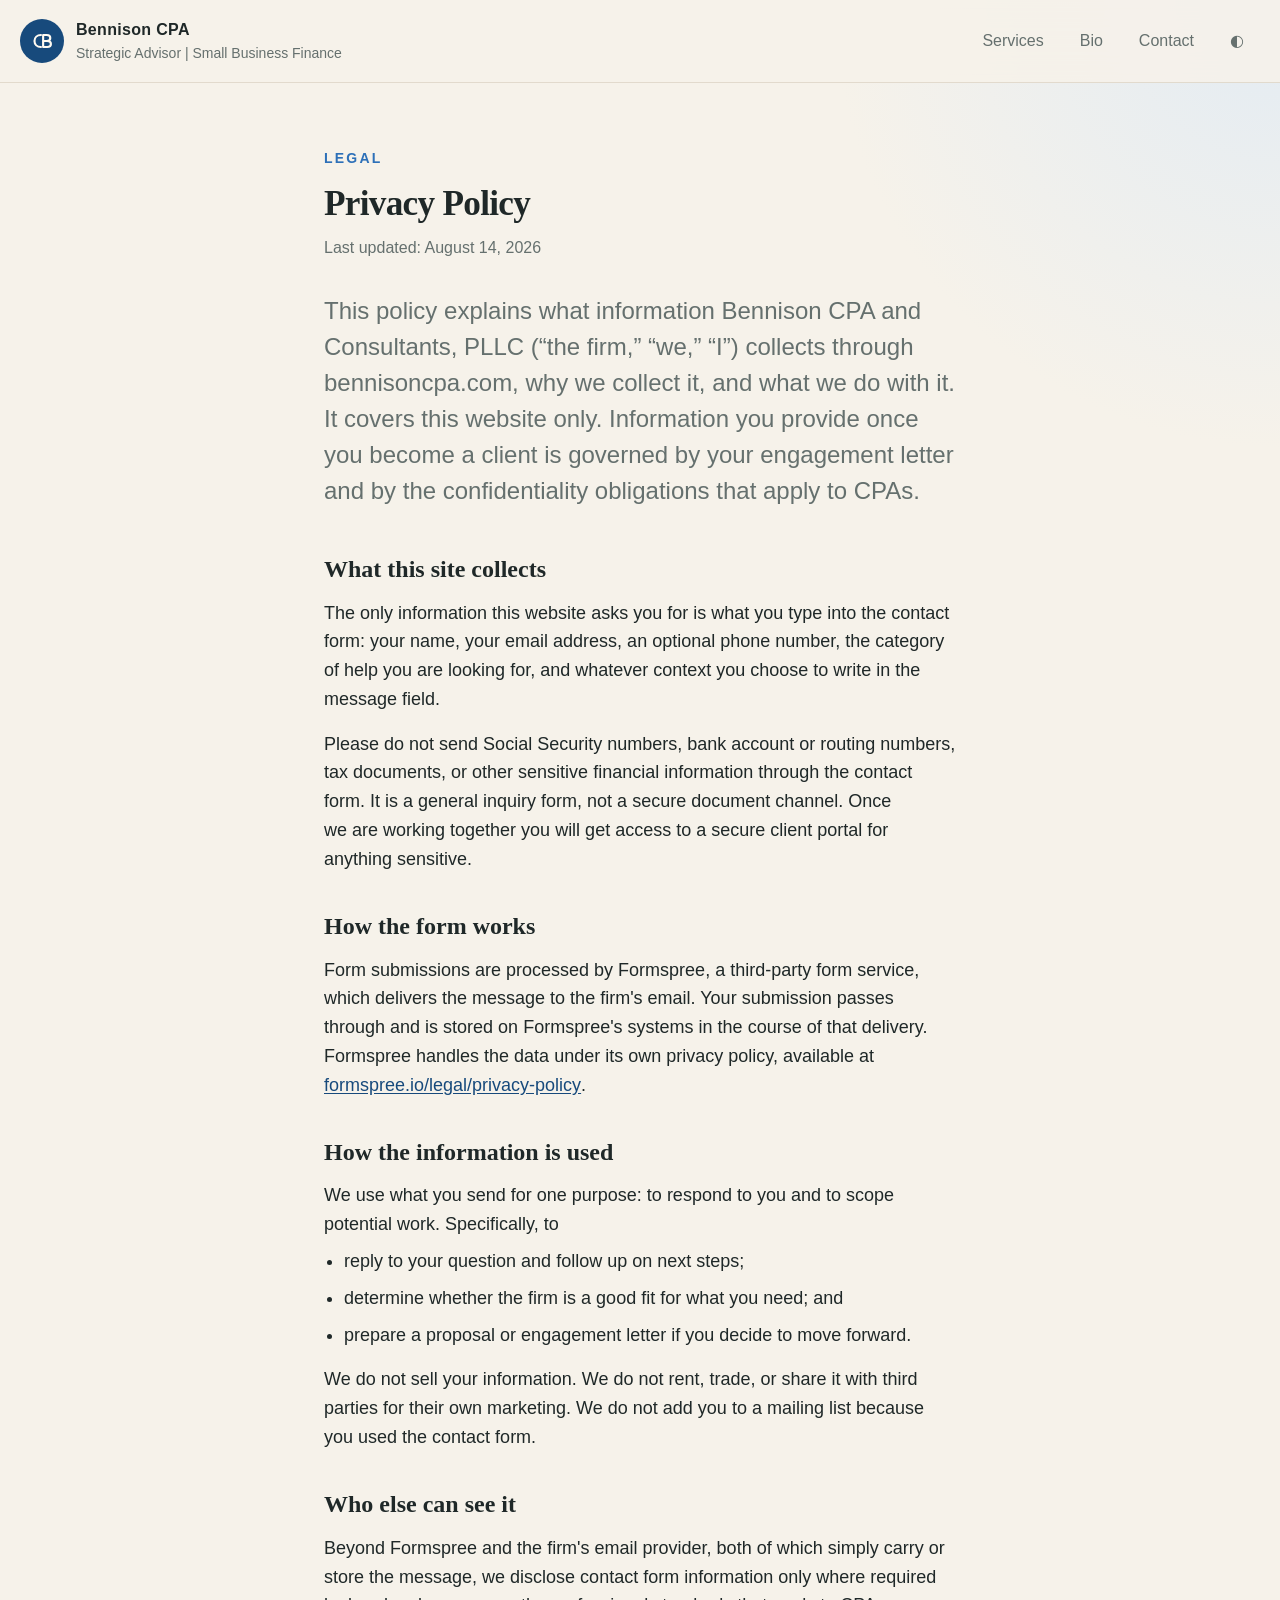
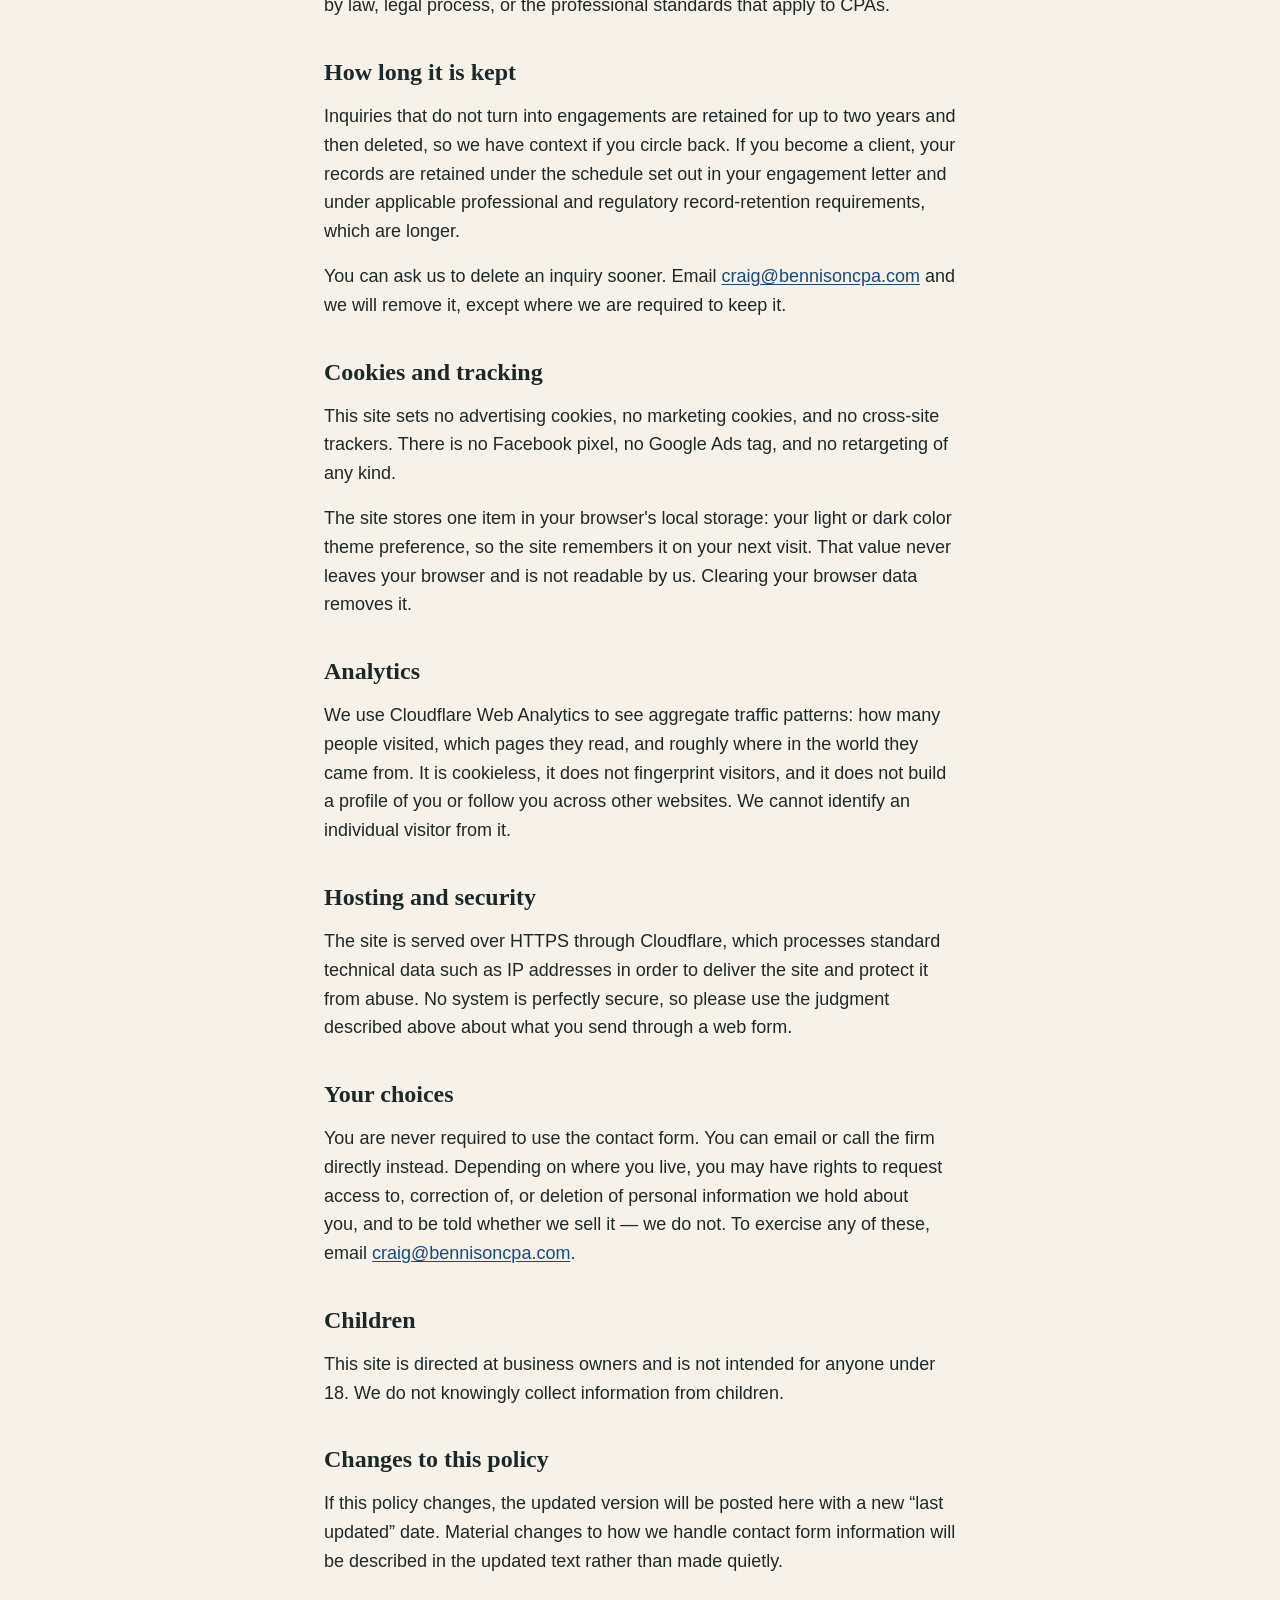
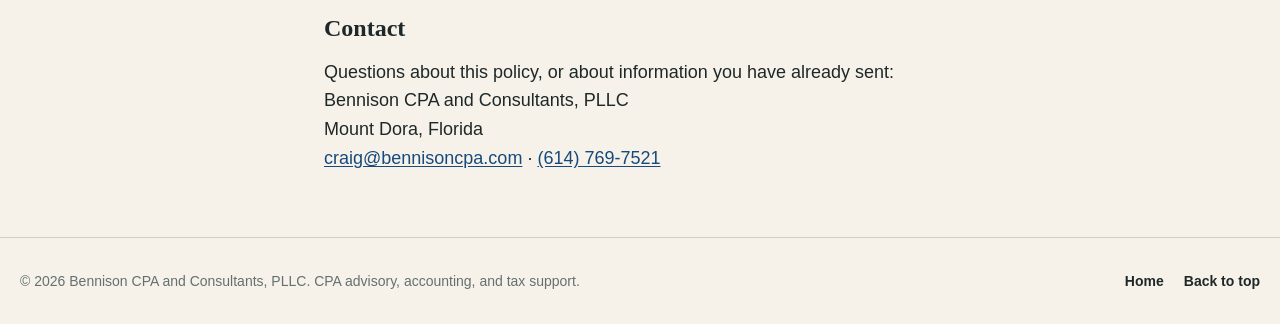
==== commit 6e8e12b3: "Remove booking CTAs from the site Pulled at Craig's request pending a decision on whether a public b" ====
--- a/privacy.html
+++ b/privacy.html
@@ -106,15 +106,6 @@
           <a href="https://formspree.io/legal/privacy-policy/" target="_blank" rel="noopener">formspree.io/legal/privacy-policy</a>.
         </p>
 
-        <h2>If you book a call</h2>
-        <p>
-          The "Book a 30-minute call" links open Microsoft Bookings, which is part of the firm's
-          own Microsoft 365 account. To hold the appointment it collects your name, email address,
-          and anything you type into the notes field, and it adds the meeting to the firm's
-          calendar. That information stays within the firm's Microsoft 365 environment and is used
-          only to schedule and prepare for the call.
-        </p>
-
         <h2>How the information is used</h2>
         <p>We use what you send for one purpose: to respond to you and to scope potential work. Specifically, to</p>
         <ul>
--- a/styles.css
+++ b/styles.css
@@ -681,16 +681,6 @@
   margin-top: var(--space-6);
 }
 
-.contact-booking {
-  border-top: 1px solid var(--color-border);
-  margin-top: var(--space-8);
-  padding-top: var(--space-6);
-}
-
-.contact-booking p {
-  margin-bottom: var(--space-4);
-}
-
 .contact-form {
   display: grid;
   gap: var(--space-4);
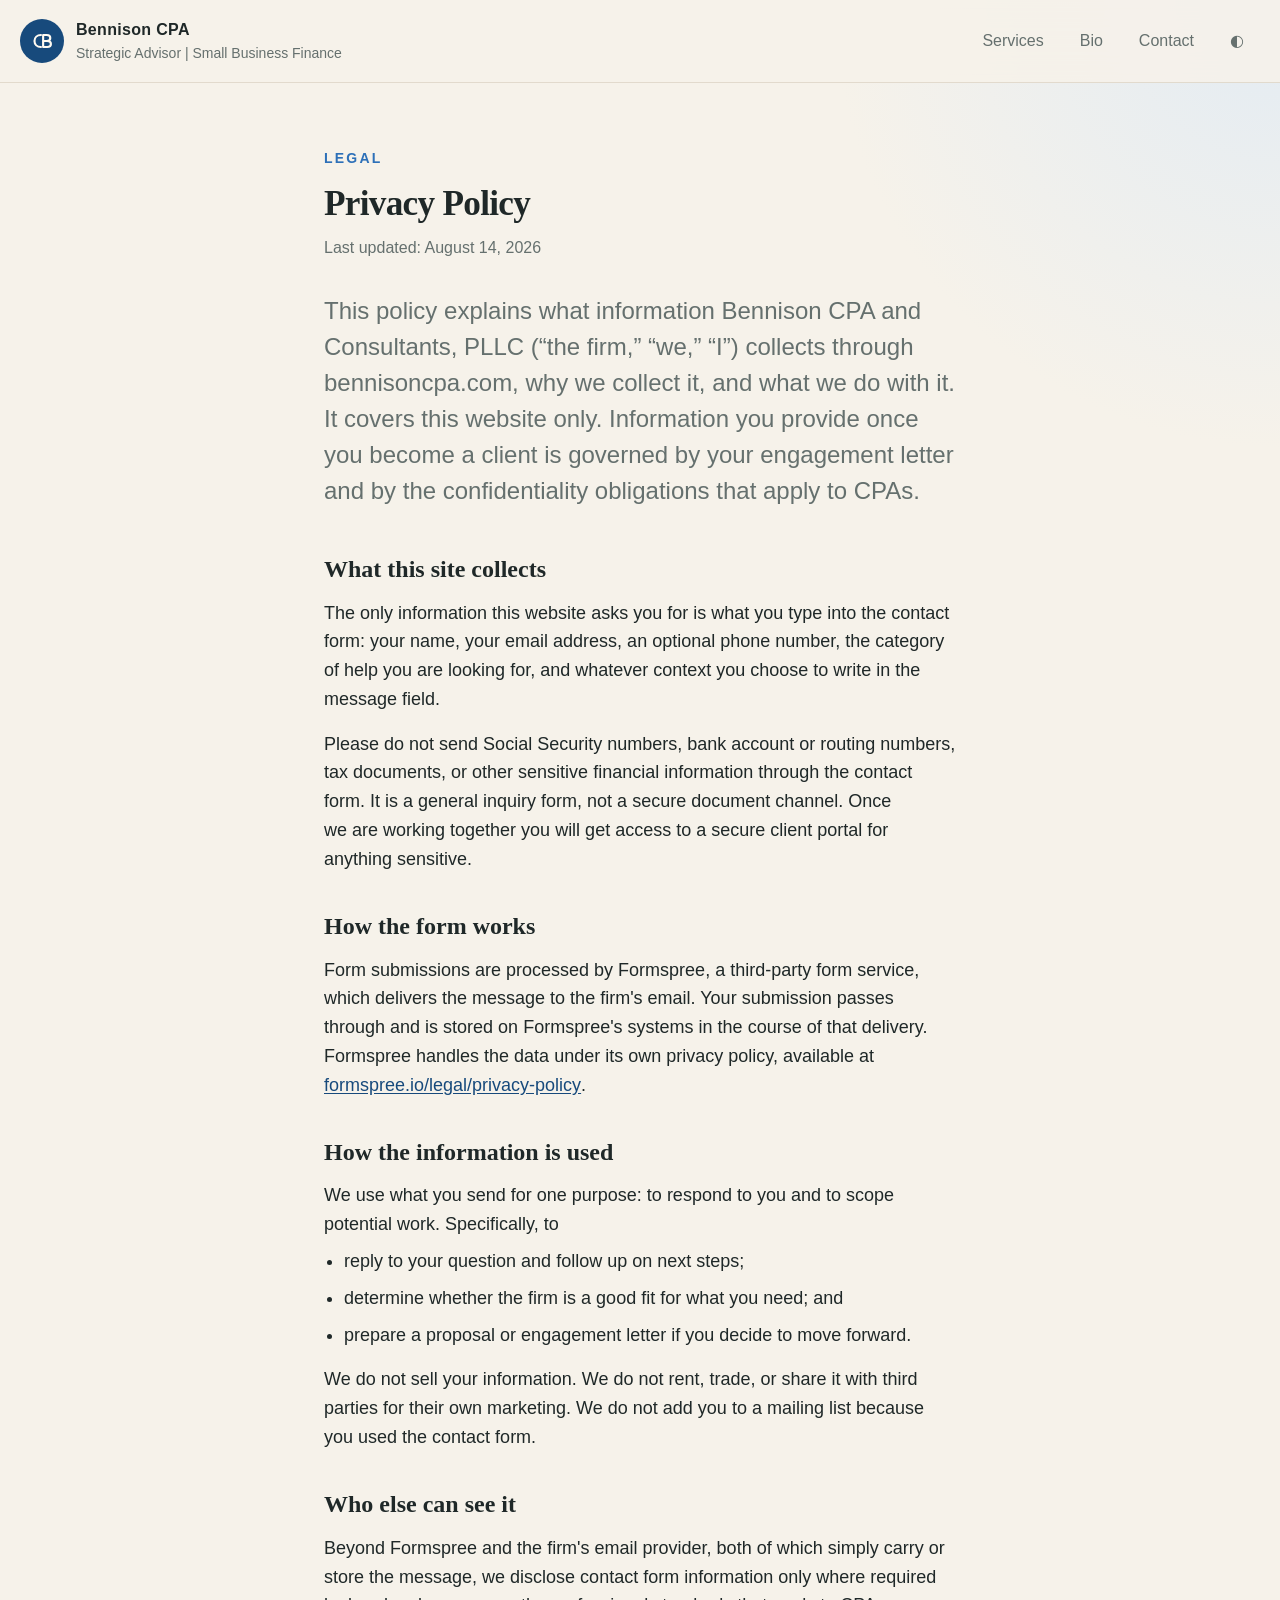
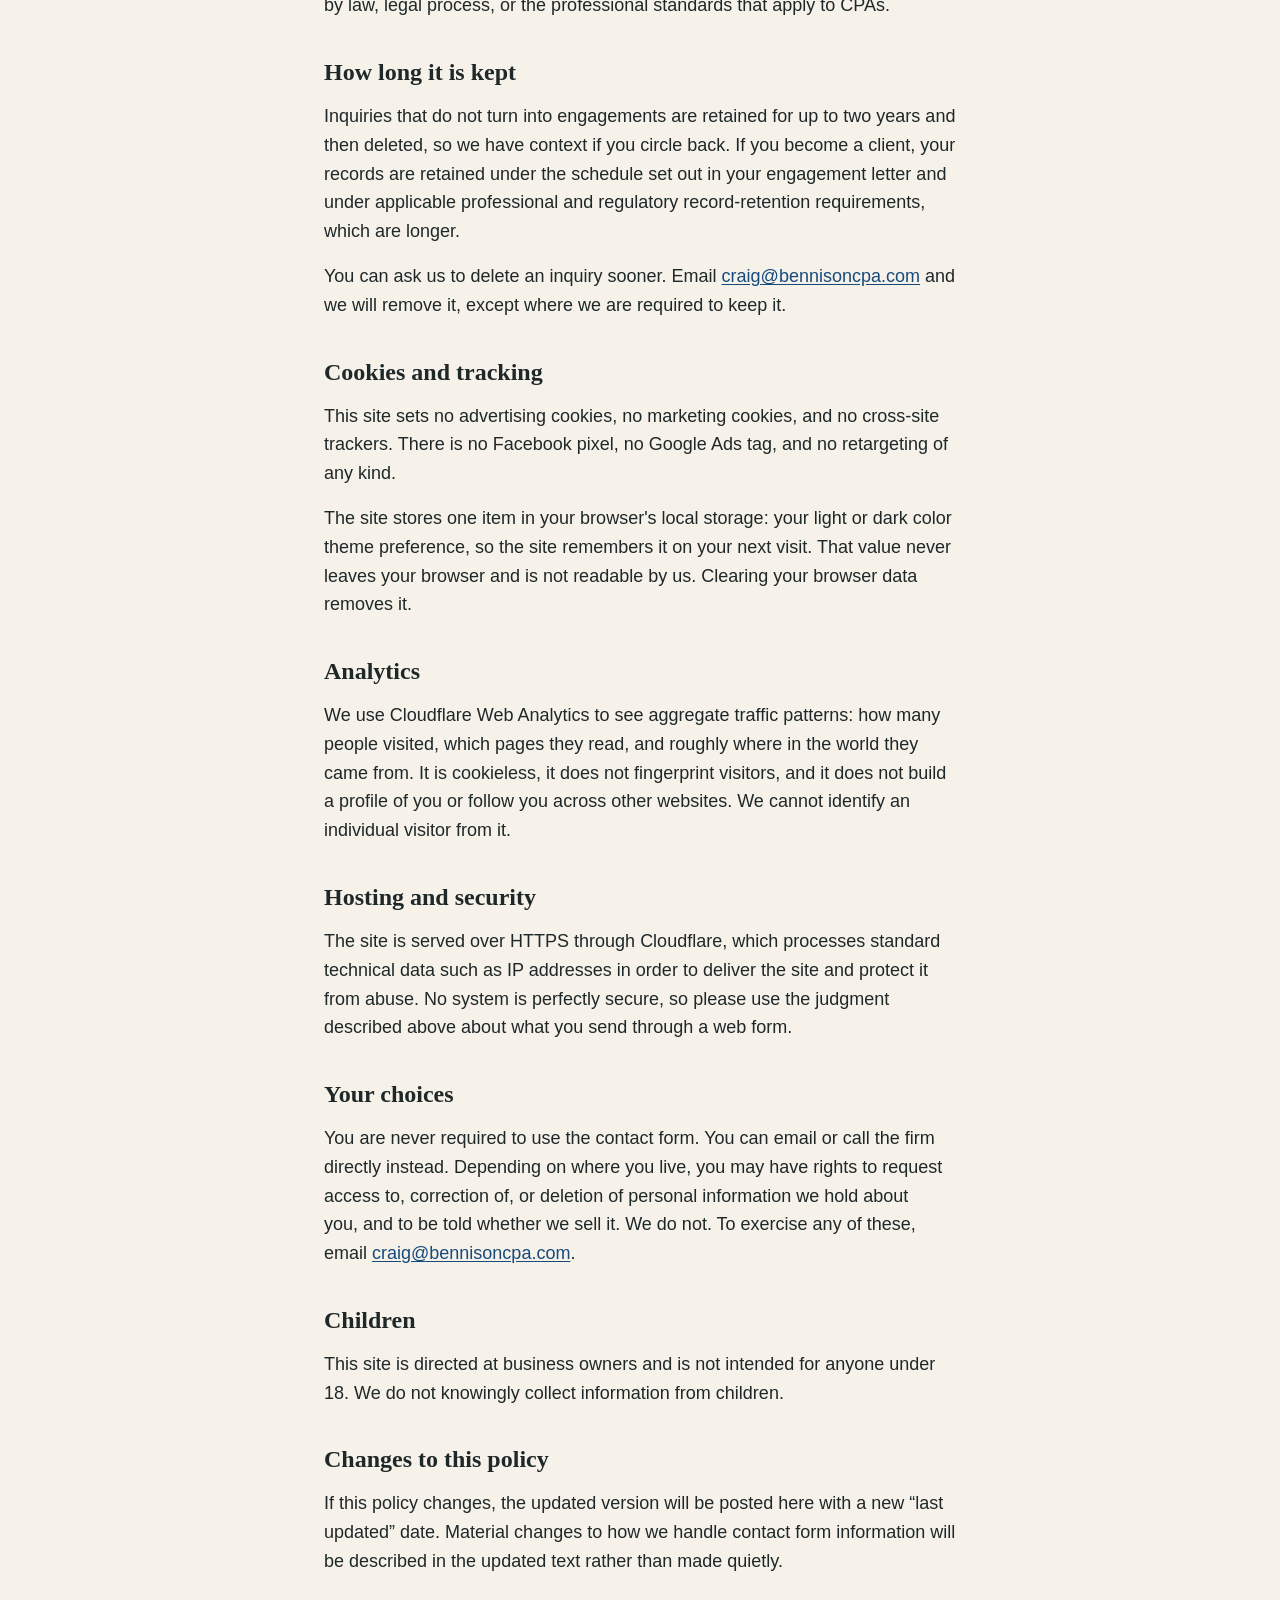
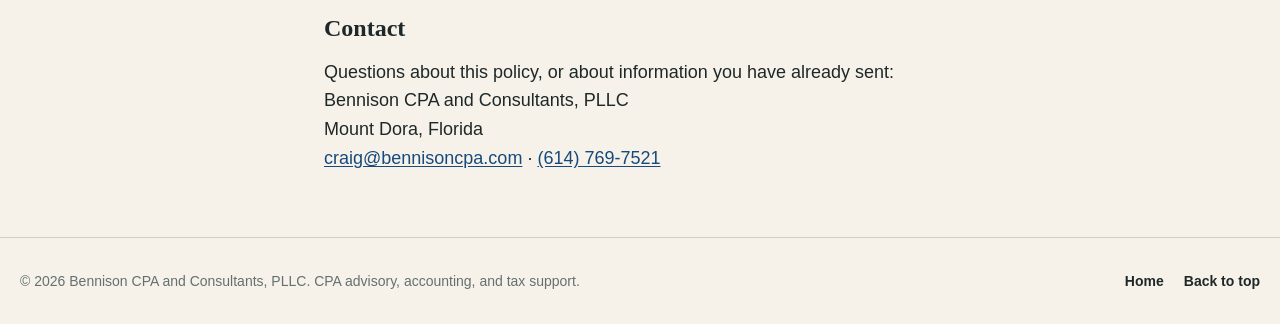
==== commit a114672a: "Remove em dashes from all copy and comments Craig's standing style preference. Five occurrences acro" ====
--- a/privacy.html
+++ b/privacy.html
@@ -73,7 +73,7 @@
       <!--
         NOTE (Craig): this is an accurate description of what the site actually does
         today, but it is not legal advice. Worth 20 minutes with an attorney before
-        you rely on it — especially the retention and confidentiality language, given
+        you rely on it, especially the retention and confidentiality language, given
         you are a licensed CPA in two states.
       -->
       <article class="prose">
@@ -170,7 +170,7 @@
           You are never required to use the contact form. You can email or call the firm directly
           instead. Depending on where you live, you may have rights to request access to, correction
           of, or deletion of personal information we hold about you, and to be told whether we sell
-          it — we do not. To exercise any of these, email
+          it. We do not. To exercise any of these, email
           <a href="mailto:craig@bennisoncpa.com">craig@bennisoncpa.com</a>.
         </p>
 
--- a/styles.css
+++ b/styles.css
@@ -237,7 +237,7 @@
   gap: var(--space-1);
 }
 
-/* :not(.button) matters — without it this rule outranks .button-primary and
+/* :not(.button) matters. Without it this rule outranks .button-primary and
    paints the Client Portal CTA muted grey on navy (1.78:1). */
 .nav-links a:not(.button),
 .theme-toggle {
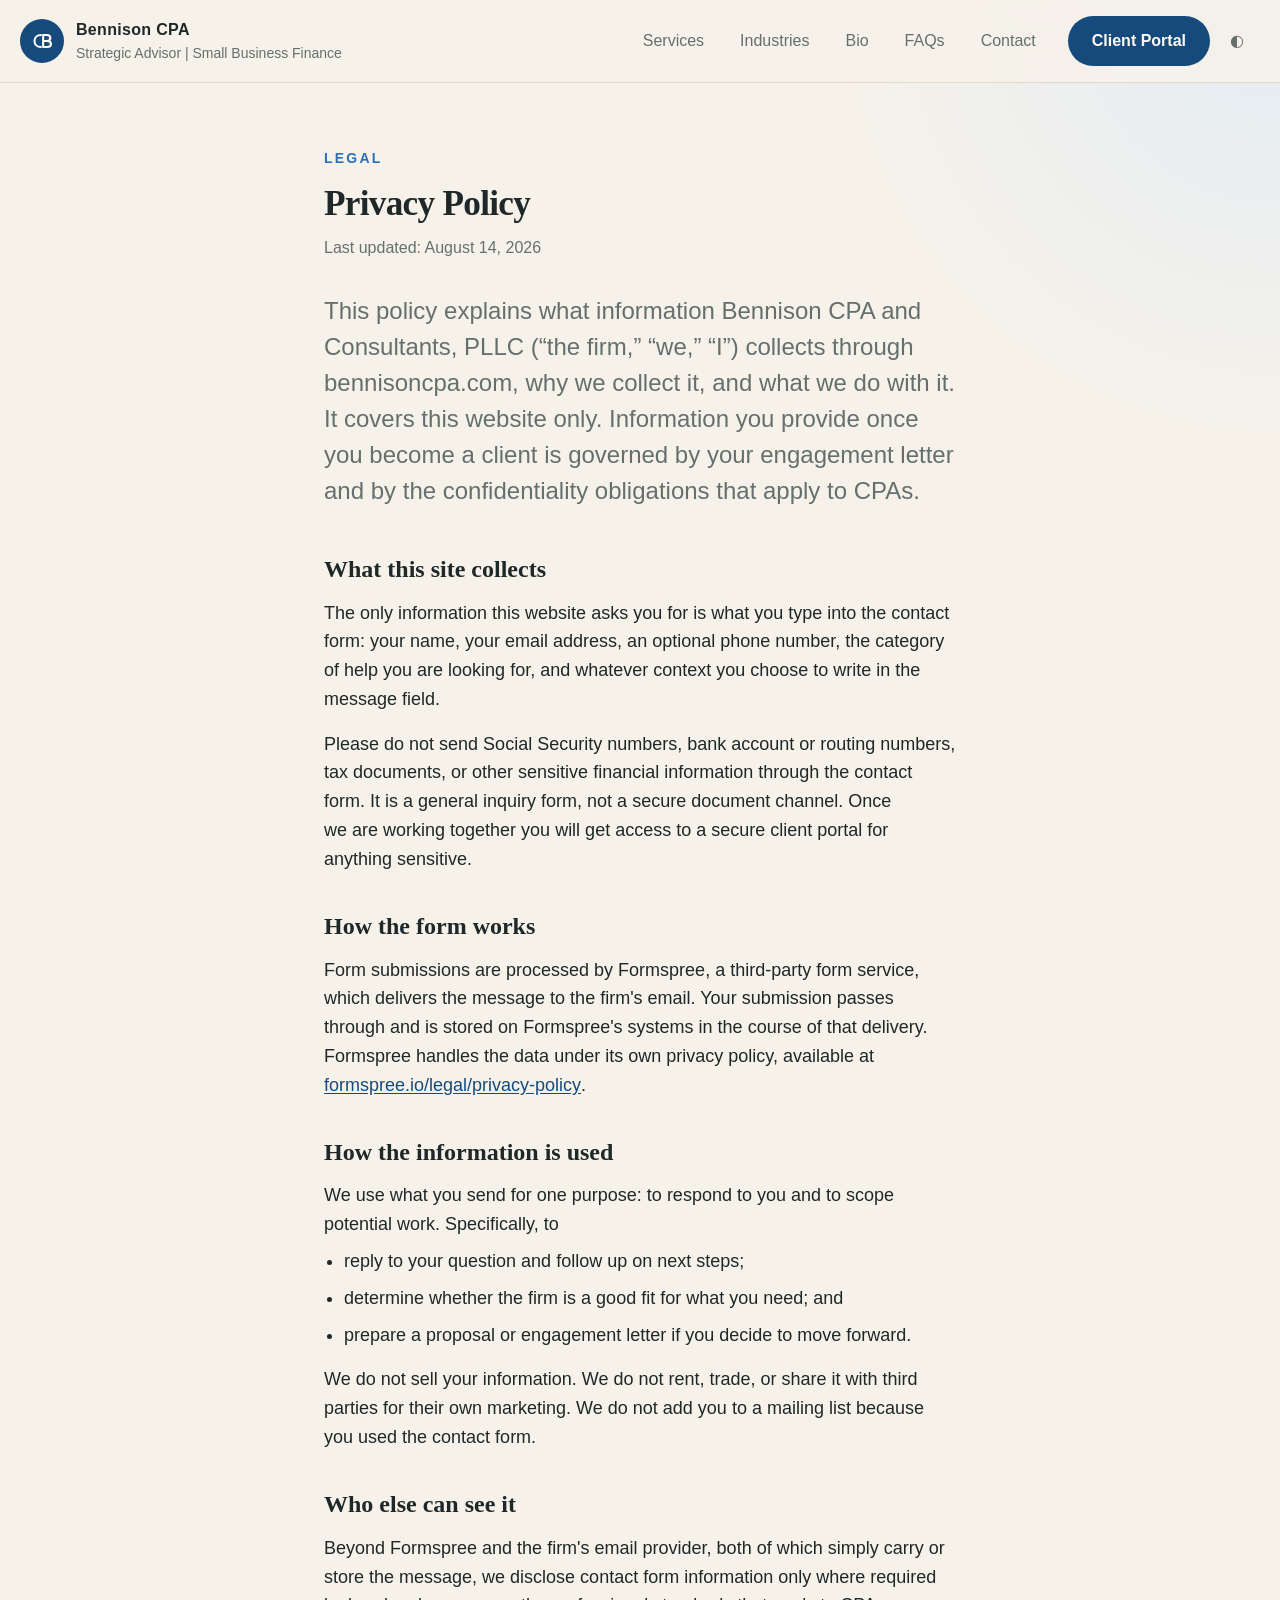
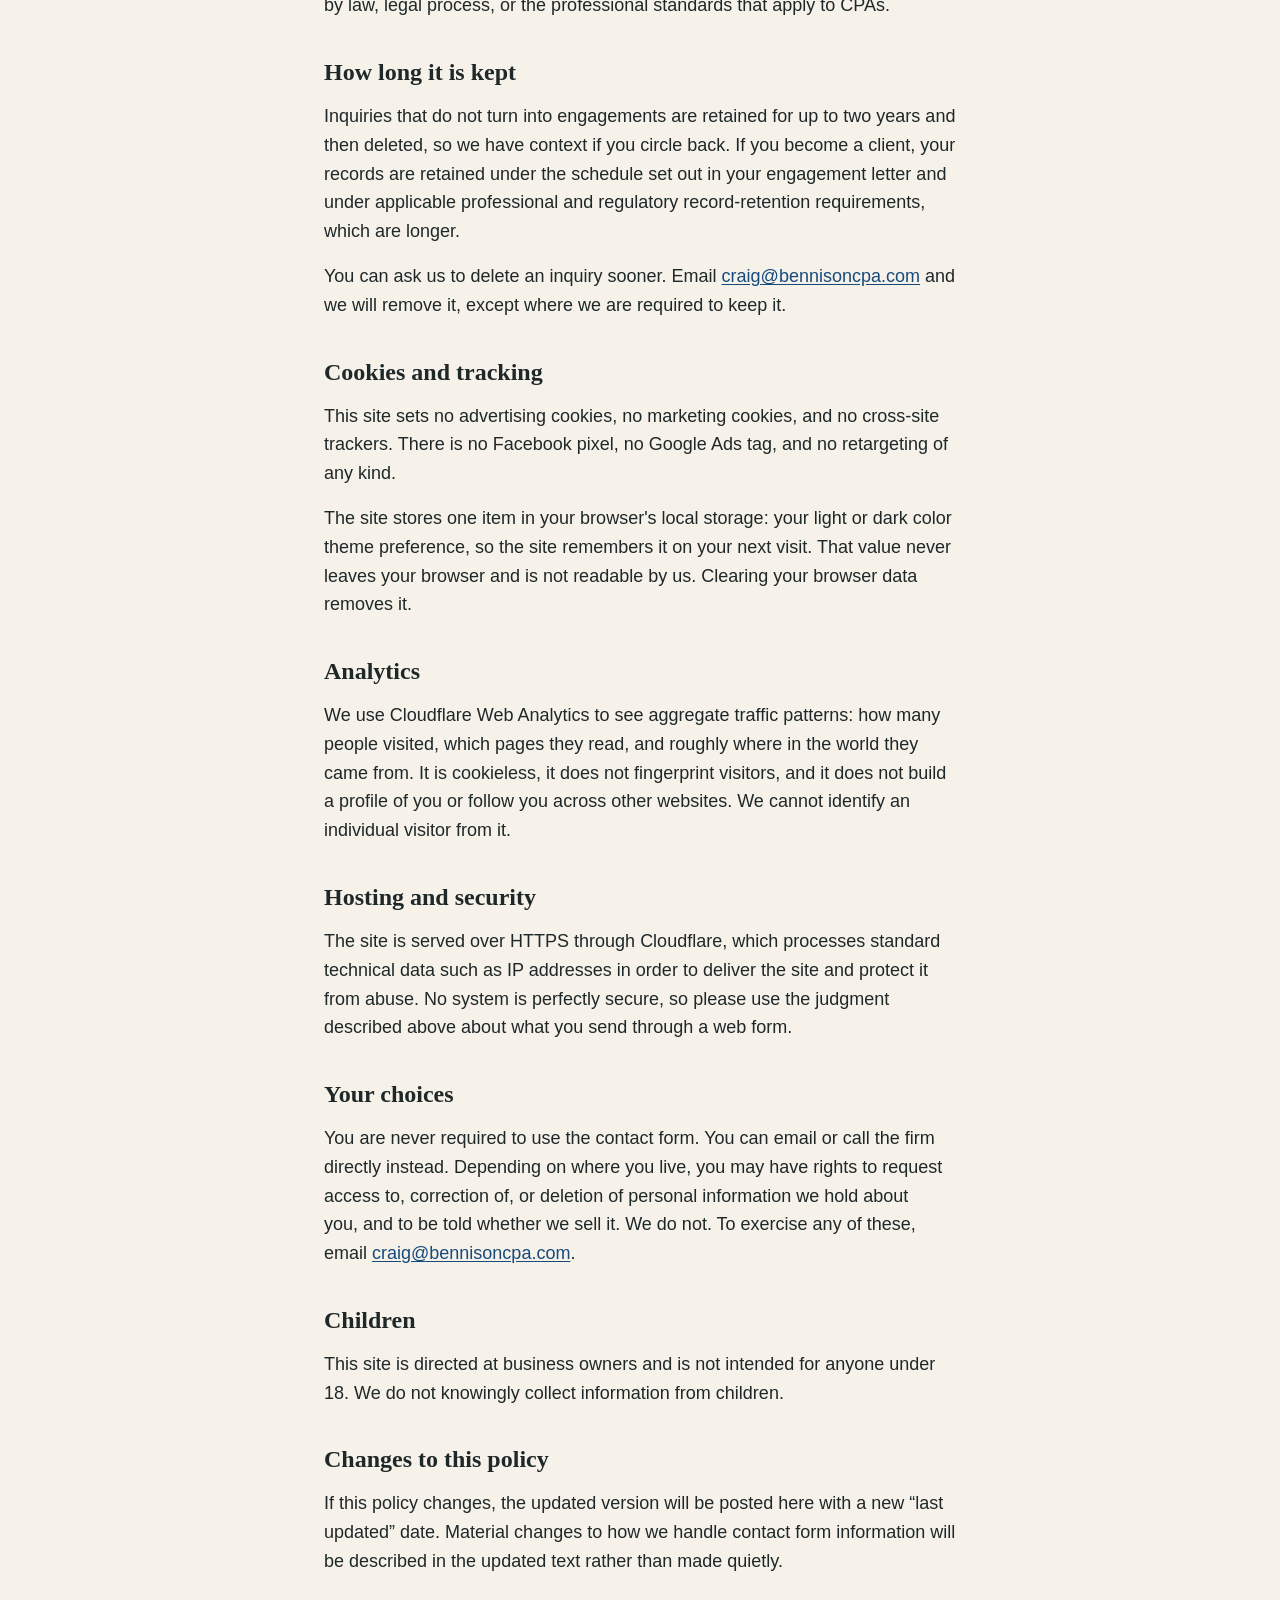
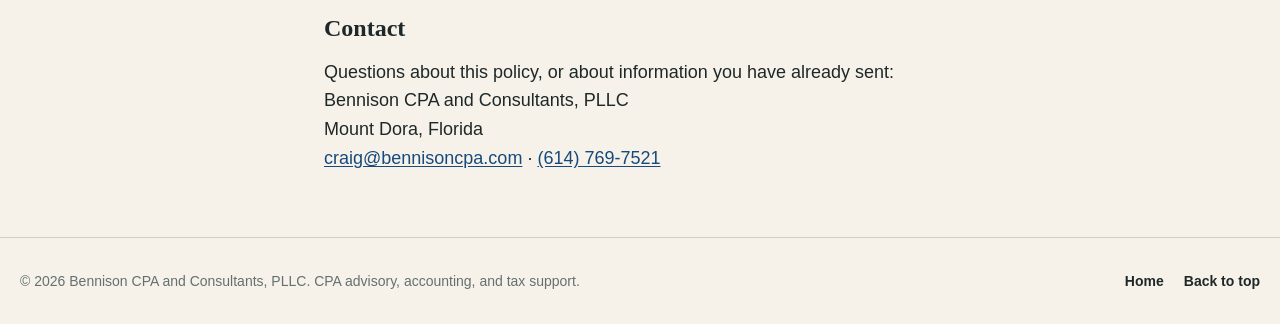
==== commit 78afbcac: "Match privacy page nav to homepage, make phone number read as a link Two issues Craig spotted.  The " ====
--- a/privacy.html
+++ b/privacy.html
@@ -54,8 +54,16 @@
         </button>
         <div class="nav-links" id="nav-links" data-nav-links>
           <a href="/#services">Services</a>
+          <a href="/#industries">Industries</a>
           <a href="/#about">Bio</a>
+          <a href="/#faqs">FAQs</a>
           <a href="/#contact">Contact</a>
+          <a class="button button-primary nav-cta"
+             href="https://app.financial-cents.com/client-portal/"
+             target="_blank"
+             rel="noopener">
+              Client Portal
+          </a>
           <button class="theme-toggle" type="button" data-theme-toggle aria-label="Switch color theme">
             <span aria-hidden="true">◐</span>
           </button>
--- a/styles.css
+++ b/styles.css
@@ -681,6 +681,15 @@
   margin-top: var(--space-6);
 }
 
+/* The phone number is a tel: link. Without this it inherits the muted paragraph
+   colour and the global "a { color: inherit }", so it renders as plain grey text
+   with no sign it can be tapped. Bold as well as coloured, so the cue is not
+   carried by colour alone. */
+.contact-phone a {
+  color: var(--color-primary);
+  font-weight: 700;
+}
+
 .contact-form {
   display: grid;
   gap: var(--space-4);
